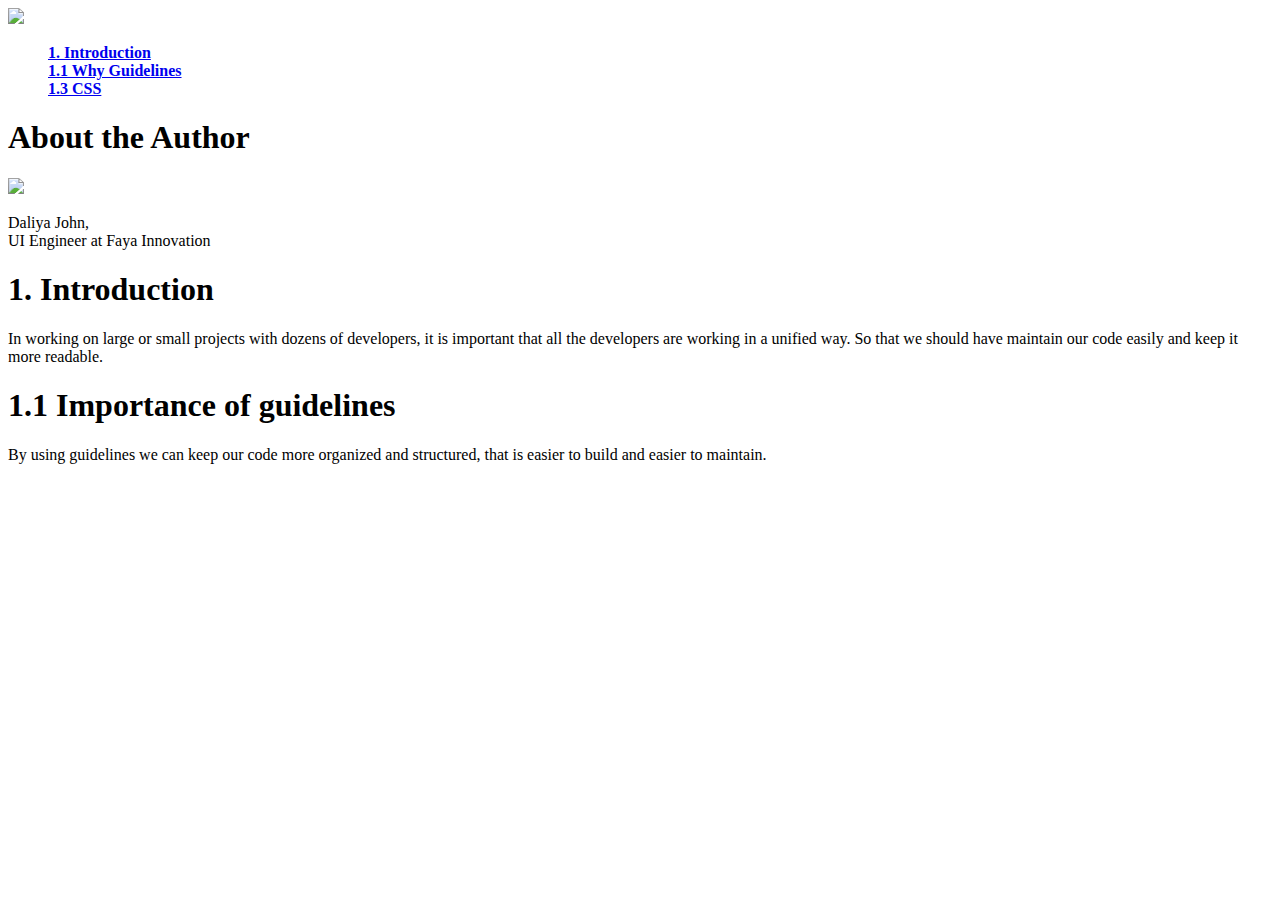
==== index.html @ a4403032 "docs(guidelines): add smooth scroll feature" ====
<!DOCTYPE html>
<html lang="en-us">

<head>
	<title>Html css guidelines</title>
	<meta http-equiv="X-UA-Compatible" content="IE=Edge">
	<meta name="viewport" content="width=device-width, initial-scale=1">
	<link rel="stylesheet" type="text/css" href="css/style.css">
	<link href="https://fonts.googleapis.com/css?family=Exo+2:700" rel="stylesheet">
	<link href="https://fonts.googleapis.com/css?family=Open+Sans:400,600,700,700i&display=swap" rel="stylesheet">
	<script src="https://ajax.googleapis.com/ajax/libs/jquery/3.4.1/jquery.min.js"></script>
	<script src="js/custom.js"></script>
</head>

<body>
	<!-- main div start -->
	<main>
		<section class="banner">
			<img src="images/banner.png">
		</section>
		<section class="guideline-container">
			<!-- article start -->
			<article>
				<ul>
					<a href="#Introduction">
						<b>1. Introduction</b>
					</a>
					<br>
					<a href="#guidelines">
						<b> 1.1 Why Guidelines </b>
					</a>
					<br>
					<a href="#css">
						<b> 1.3 CSS </b>
					</a>
				</ul>
			</article>
			<!-- article ends -->
			<section>
				<h1>About the Author</h1>



		

				<div class="author">
					<div class="author-image">
						<img src="https://avatars0.githubusercontent.com/u/24386534?s=400&v=4">
					</div>
					<div>
						<p>
							<span> Daliya John</span>, <br>
							<span>UI Engineer at Faya Innovation</span>
						</p>
					</div>
				</div>





				<div id="Introduction">
					<h1>1. Introduction </h1>
					<p>In working on large or small projects with dozens of developers, it is important that all the developers are working
						in a unified way. So that we should have maintain our code easily and keep it more readable.</p>
				</div>
				<div id="guidelines">
					<h1>1.1 Importance of guidelines</h1>
					<p>By using guidelines we can keep our code more organized and structured, that is easier to build and easier to maintain.</p>
				</div>

				<!-- <p>
					<strong> 1.3.2.3 </strong> Naming convention for
					<strong>theming</strong> use theme as prefix
				</p>

				<pre>
				<xmp>
				CSS: .theme-header {}
				</xmp>
				</pre> -->
			</section>
		</section>
	</main>
	<!-- main div end -->
</body>

</html>
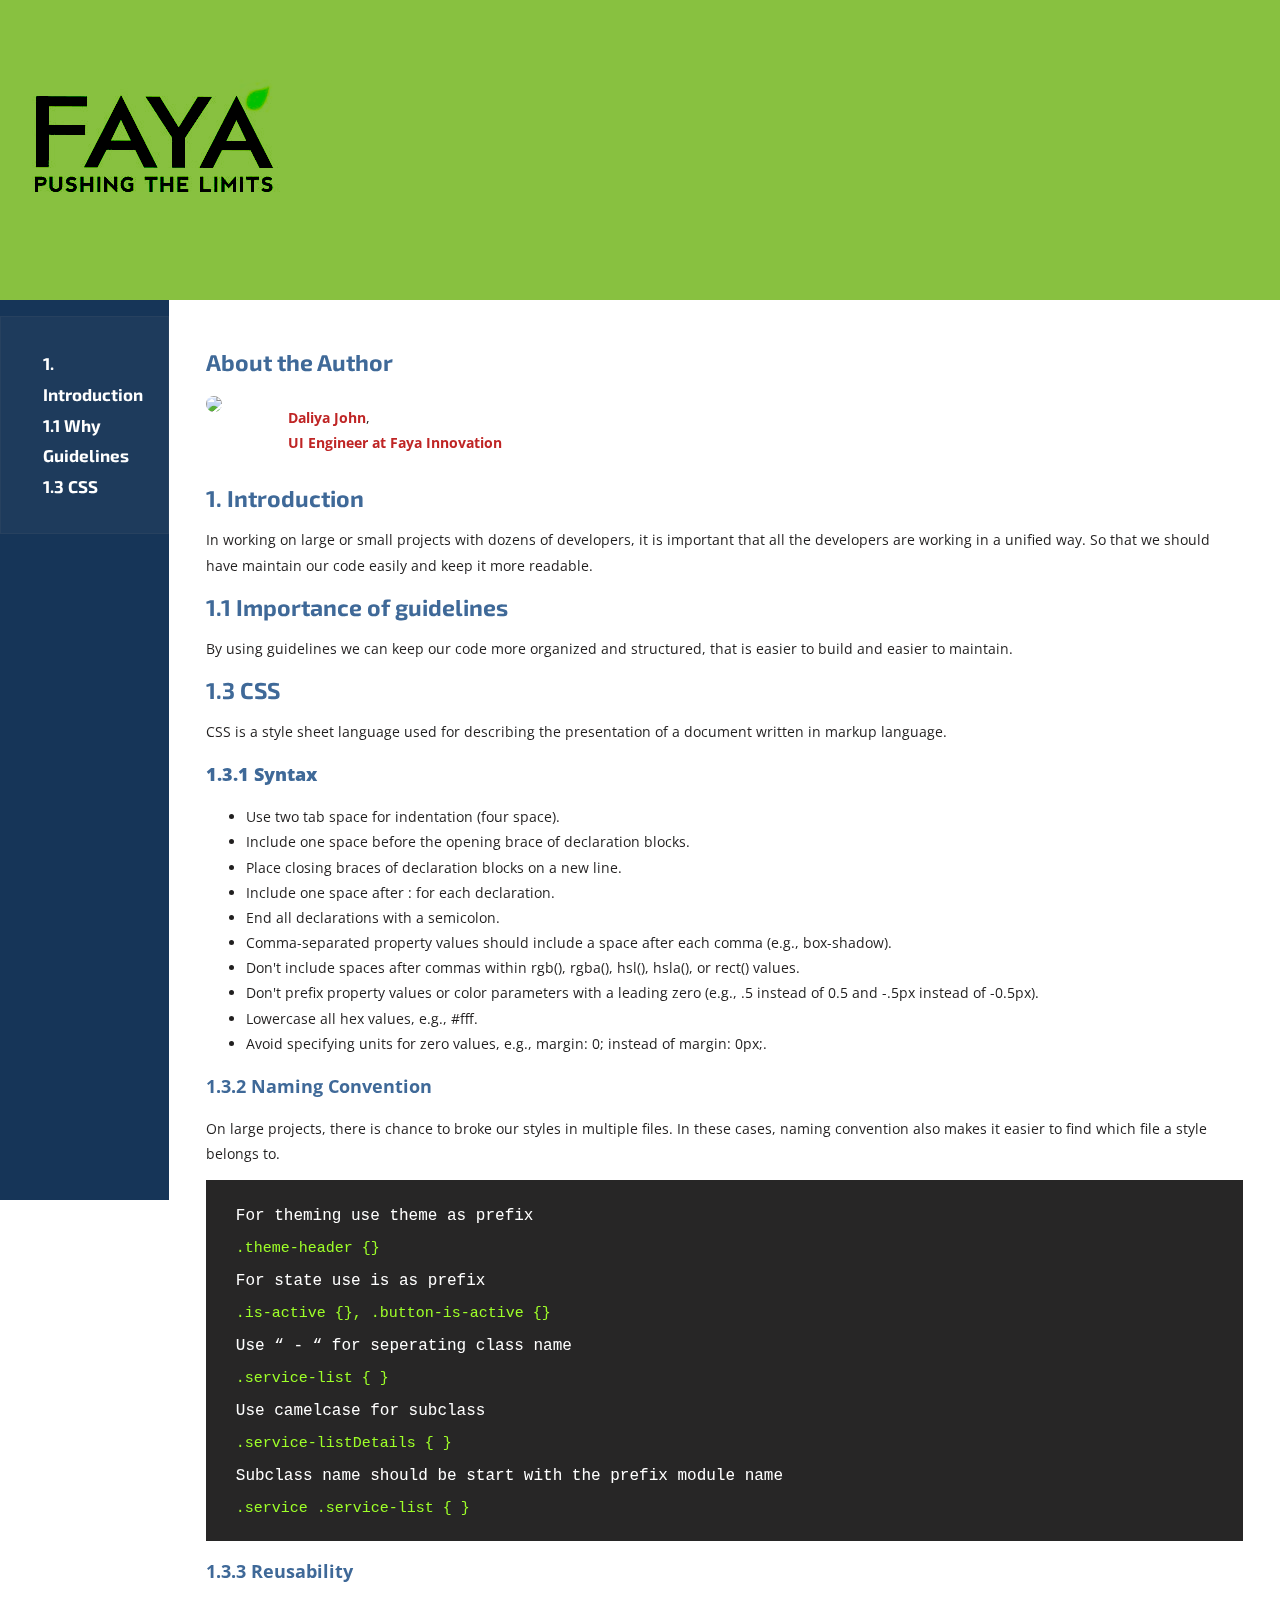
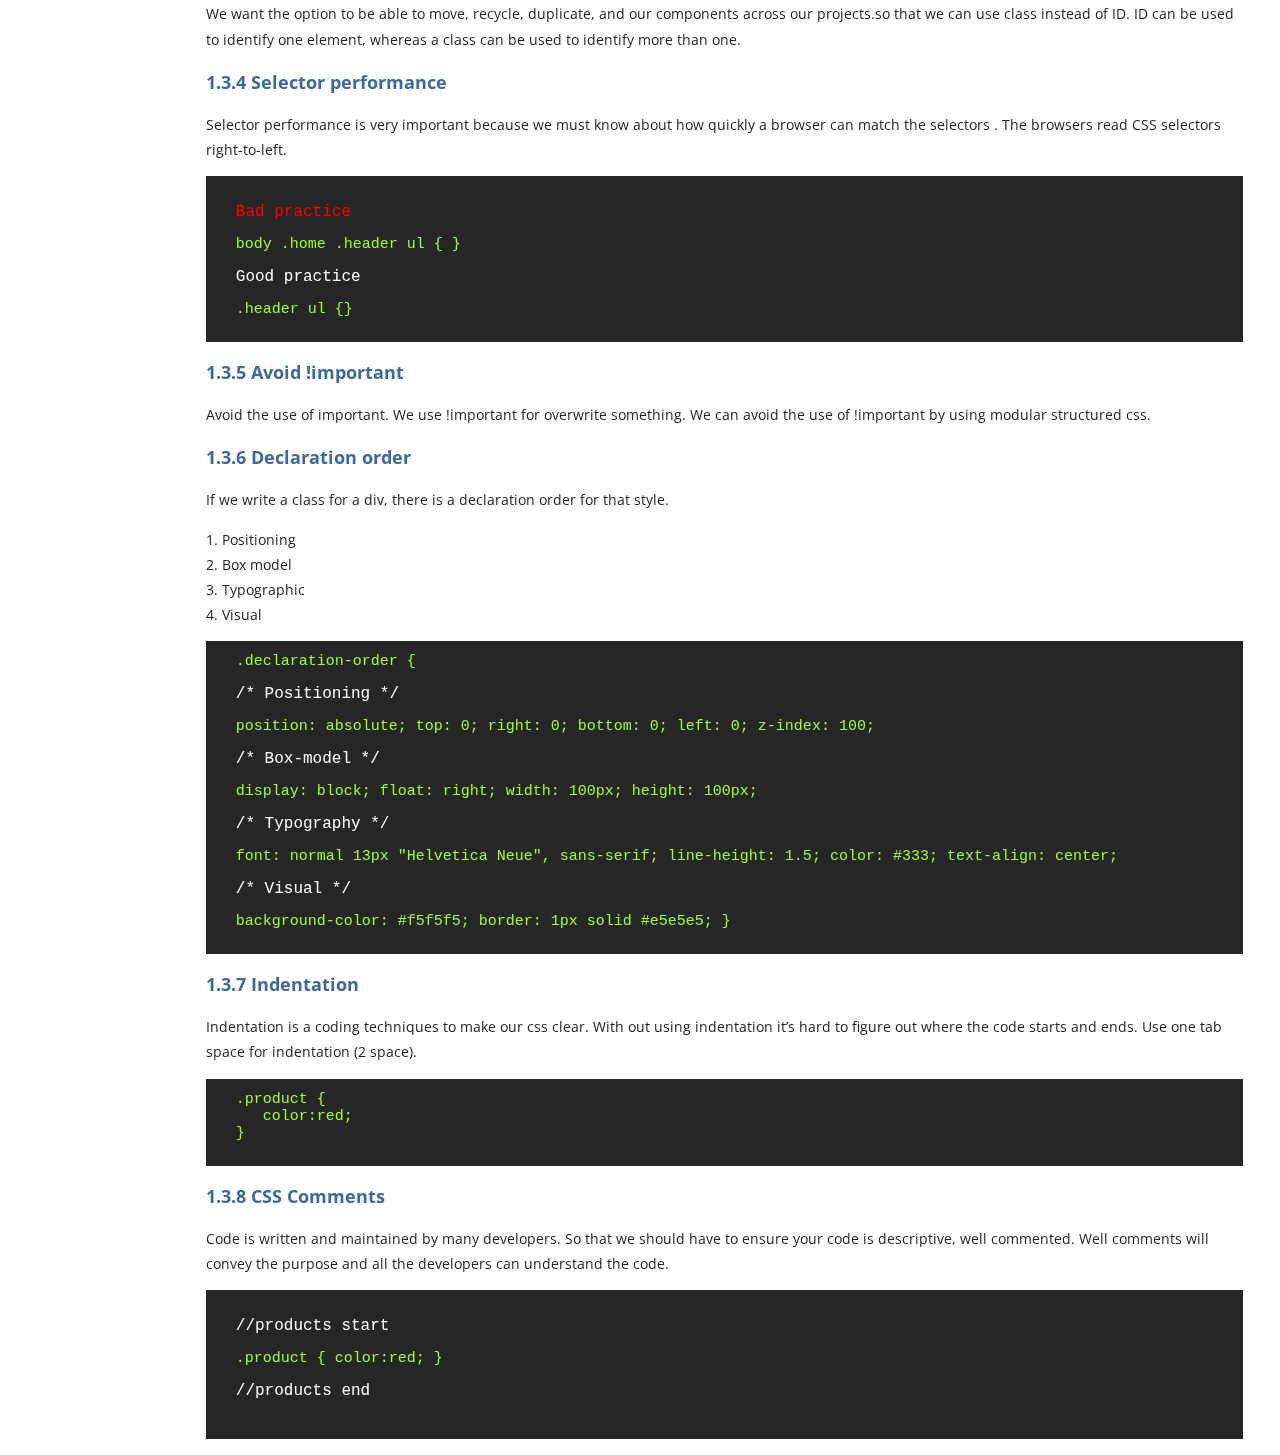
==== commit 04aee76c: "docs(guidelines): update doc" ====
--- a/index.html
+++ b/index.html
@@ -1,88 +1,271 @@
 <!DOCTYPE html>
-<html lang="en-us">
-
-<head>
-	<title>Html css guidelines</title>
-	<meta http-equiv="X-UA-Compatible" content="IE=Edge">
-	<meta name="viewport" content="width=device-width, initial-scale=1">
-	<link rel="stylesheet" type="text/css" href="css/style.css">
-	<link href="https://fonts.googleapis.com/css?family=Exo+2:700" rel="stylesheet">
-	<link href="https://fonts.googleapis.com/css?family=Open+Sans:400,600,700,700i&display=swap" rel="stylesheet">
-	<script src="https://ajax.googleapis.com/ajax/libs/jquery/3.4.1/jquery.min.js"></script>
-	<script src="js/custom.js"></script>
-</head>
-
-<body>
-	<!-- main div start -->
-	<main>
-		<section class="banner">
-			<img src="images/banner.png">
-		</section>
-		<section class="guideline-container">
-			<!-- article start -->
-			<article>
-				<ul>
-					<a href="#Introduction">
-						<b>1. Introduction</b>
-					</a>
-					<br>
-					<a href="#guidelines">
-						<b> 1.1 Why Guidelines </b>
-					</a>
-					<br>
-					<a href="#css">
-						<b> 1.3 CSS </b>
-					</a>
-				</ul>
-			</article>
-			<!-- article ends -->
-			<section>
-				<h1>About the Author</h1>
-
-
-
-		
-
-				<div class="author">
-					<div class="author-image">
-						<img src="https://avatars0.githubusercontent.com/u/24386534?s=400&v=4">
-					</div>
-					<div>
+<html lang="en">
+	<head>
+		<title>CSS Guidelines</title>
+		<meta charset="UTF-8">
+		<meta http-equiv="X-UA-Compatible" content="IE=edge">
+		<meta name="viewport" content="width=device-width, initial-scale=1, shrink-to-fit=no">
+		
+		<meta name="keywords"  content="Css guidelines, faya, manageable, scalable CSS"> 
+		<meta name="Description" content="Faya css guidelines that help the developers to work in a unified way.">
+
+		<meta property="og:locale" content="en_US" />
+		<meta property="og:type" content="website" />
+		<meta property="og:title" content="Css guidelines" />
+		<meta property="og:description" content="Faya css guidelines that help the developers to work in a unified way." />
+		<meta property="og:image" content="http://fayausa.com/images/og/faya-logo.jpg" />
+		
+		<meta name="twitter:card" content="summary_large_image" />
+		<meta name="twitter:description" content="Faya css guidelines that help the developers to work in a unified way."/>
+		<meta name="twitter:title" content="Css guidelines" />
+		
+		<meta name="theme-color" content="white" />
+		
+		<link rel="shortcut icon" href="http://fayausa.com/wp-content/themes/faya/assets/img/icons/favicon.ico" type="image/x-icon">
+
+		<link rel="stylesheet" type="text/css" href="css/style.css">
+		<link href="https://fonts.googleapis.com/css?family=Exo+2:700" rel="stylesheet">
+		<link href="https://fonts.googleapis.com/css?family=Open+Sans:400,600,700,700i&display=swap" rel="stylesheet">
+		<script src="https://ajax.googleapis.com/ajax/libs/jquery/3.4.1/jquery.min.js"></script>
+		<script src="js/custom.js"></script>
+	</head>
+
+	<body>
+		<!-- main div start -->
+		<main>
+			<section class="banner">
+				<img src="image/26935642.jpeg">
+				<p>CSS Guidelines</p>
+			</section>
+
+			<div class="guideline-container">
+				<!-- article start -->
+				<article>
+					<ul>
+						<a href="#Introduction">
+							<b>1. Introduction</b>
+						</a>
+						<br>
+						<a href="#guidelines">
+							<b> 1.1 Why Guidelines </b>
+						</a>
+						<br>
+						<a href="#css">
+							<b> 1.3 CSS </b>
+						</a>
+					</ul>
+				</article>
+				<!-- article ends -->
+				<div class="section-container">
+					<section>
+						<h1>About the Author</h1>
+						<div class="author">
+							<div class="author-image">
+								<img src="https://avatars0.githubusercontent.com/u/24386534?s=400&v=4">
+							</div>
+							<div>
+								<p>
+									<span itemprop="author" itemscope itemtype="http://schema.org/Person"><span itemprop="name">Daliya John</span></span>, <br>
+									<span>UI Engineer at Faya Innovation</span>
+								</p>
+							</div>
+						</div>
+						<div id="Introduction">
+							<h1>1. Introduction </h1>
+							<p>In working on large or small projects with dozens of developers, it is important that all the developers are working
+								in a unified way. So that we should have maintain our code easily and keep it more readable.</p>
+						</div>
+						<div id="guidelines">
+							<h1>1.1 Importance of guidelines</h1>
+							<p>By using guidelines we can keep our code more organized and structured, that is easier to build and easier to maintain.</p>
+						</div>
+					</section>
+
+
+					<section>
+						<h1>1.3 CSS</h1>
+						<p>CSS is a style sheet language used for describing the presentation of a document written in markup language.</p>
+
+						<h3><strong>1.3.1 Syntax</strong></h3>
+						<ul>
+							<li>Use two tab space for indentation (four space). </li>
+							<li>Include one space before the opening brace of declaration blocks. </li>
+							<li>Place closing braces of declaration blocks on a new line. </li>
+							<li>Include one space after : for each declaration. </li>
+							<li>End all declarations with a semicolon. </li>
+							<li>Comma-separated property values should include a space after each comma (e.g., box-shadow). </li>
+							<li>Don't include spaces after commas within rgb(), rgba(), hsl(), hsla(), or rect() values. </li>
+							<li>Don't prefix property values or color parameters with a leading zero (e.g., .5 instead of 0.5 and -.5px instead of -0.5px). </li>
+							<li>Lowercase all hex values, e.g., #fff. </li>
+							<li>Avoid specifying units for zero values, e.g., margin: 0; instead of margin: 0px;. </li>
+						</ul>
+
+						<h3>1.3.2 Naming Convention</h3>
+						<p>On large projects, there is chance to broke our styles in multiple files. In these cases, naming convention also makes it easier to find which file a style belongs to.</p>
+
+						<code>
+							<p>For theming use theme as prefix</p>
+							.theme-header {}
+							<p>For state use is as prefix </p>
+							.is-active {},
+							.button-is-active {}
+							<p>Use “ - “ for seperating class name</p>
+							.service-list { }
+							<p>Use camelcase for subclass</p>
+							.service-listDetails { }
+							<p>Subclass name should be start with the prefix module name</p>
+							.service
+							.service-list { }
+						</code>
+
+						<h3>1.3.3 Reusability</h3>
 						<p>
-							<span> Daliya John</span>, <br>
-							<span>UI Engineer at Faya Innovation</span>
+							We want the option to be able to move, recycle, duplicate, and our components across our projects.so that we can use class instead of ID. ID can be used to identify one element, whereas a class can be used to identify more than one.
 						</p>
-					</div>
-				</div>
-
-
-
-
-
-				<div id="Introduction">
-					<h1>1. Introduction </h1>
-					<p>In working on large or small projects with dozens of developers, it is important that all the developers are working
-						in a unified way. So that we should have maintain our code easily and keep it more readable.</p>
-				</div>
-				<div id="guidelines">
-					<h1>1.1 Importance of guidelines</h1>
-					<p>By using guidelines we can keep our code more organized and structured, that is easier to build and easier to maintain.</p>
-				</div>
-
-				<!-- <p>
-					<strong> 1.3.2.3 </strong> Naming convention for
-					<strong>theming</strong> use theme as prefix
-				</p>
-
-				<pre>
-				<xmp>
-				CSS: .theme-header {}
-				</xmp>
-				</pre> -->
-			</section>
-		</section>
-	</main>
-	<!-- main div end -->
-</body>
-
-</html>+
+						<h3>1.3.4 Selector performance</h3>
+						<p>Selector performance is very important because we must know about how quickly a browser can match the selectors . The browsers read CSS selectors right-to-left.</p>
+						<code>
+							<p class="danger">Bad practice</p>
+							body .home .header ul { }	
+							<p>	Good practice</p>
+							.header ul {}
+						</code>
+
+						<h3>1.3.5 Avoid !important</h3>
+						<p>Avoid the use of important. We use !important for overwrite something. We can avoid the use of !important by using modular structured css.</p>
+
+						<h3>1.3.6 Declaration order</h3>
+						<p>If we write a class for a div, there is a declaration order for that style. </p>
+						<p>
+								1. Positioning <br>
+								2. Box model <br>
+								3. Typographic <br>
+								4. Visual <br>
+						</p>
+						<code>
+							.declaration-order {
+								<p>/* Positioning */</p>
+								position: absolute;
+								top: 0;
+								right: 0;
+								bottom: 0;
+								left: 0;
+								z-index: 100;
+								<p>/* Box-model */</p>
+								display: block;
+								float: right;
+								width: 100px;
+								height: 100px;
+								<p>/* Typography */</p>
+								font: normal 13px "Helvetica Neue", sans-serif;
+								line-height: 1.5;
+								color: #333;
+								text-align: center;
+								<p>/* Visual */</p>
+								background-color: #f5f5f5;
+								border: 1px solid #e5e5e5;
+							}
+						</code>
+
+						<h3>1.3.7 Indentation</h3>
+						<p>Indentation is a coding techniques to make our css clear. With out using indentation it’s hard to figure out where the code starts and ends. Use one tab space for indentation (2 space).</p>
+						<code>
+								.product { <br>
+									&nbsp&nbsp color:red; <br>
+								}
+						</code>
+
+						<h3>1.3.8 CSS Comments</h3>
+						<p>	Code is written and maintained by many developers. So that we should have to ensure your code is descriptive, well commented. Well comments will convey the purpose and all the developers can understand the code.</p>
+						<code>
+							<p>//products start</p>	
+								.product {
+									color:red;
+								}
+								<p>//products end		</p>
+						</code>
+					
+					
+						
+
+
+
+
+					</section>
+
+
+
+
+
+				
+					
+					
+					
+				
+
+
+
+
+
+
+
+
+				
+					
+					
+		
+
+
+			</div>
+
+
+
+
+
+			</div>
+		</main>
+		<!-- main div end -->
+
+
+		<!-- Organization schema start -->
+		<script type="application/ld+json">
+			{ "@context" : "https://schema.org",
+				"@type" : "Organization",
+				"address": {
+					"@type": "PostalAddress",
+					"addressLocality": "Ontario",
+					"addressRegion": "CA",
+					"postalCode": "91761",
+					"streetAddress": "2330 S Archibald Ave"
+				},
+				"name" : "FAYA Corporation",
+				"url" : "https://www.fayausa.com",
+				"email": "info@fayausa.com",
+				"telephone": "+1 866-686-5988",
+				"description": "FAYA specializes in creating innovative digital platforms that drive your business, compelling marketing solutions that elevate your brand, and quality branded merchandise that promotes your growth.",
+				"logo" : "https://fayausa.com/images/og/faya-logo.jpg",
+				"sameAs" : [  "https://www.facebook.com/fayausa",
+											"https://twitter.com/@fayausa",
+											"https://www.linkedin.com/company-beta/10612289/?pathWildcard=10612289",
+											"https://plus.google.com/+Fayausa",
+											"http://youtube.com/fayausa"
+										],
+				"author": {
+					"@type": "Person",
+					"url": "www.daliyajohn.com",
+					"name": "Daliya John"
+					}
+				}			
+			}
+		</script>
+		<!-- Organization schema ends-->
+	</body>
+
+</html>
+<!-- 
+<pre>
+	<xmp>
+	CSS: .theme-header {}
+	</xmp>
+	</pre> -->--- a/css/style.css
+++ b/css/style.css
@@ -0,0 +1,161 @@
+body {
+  margin: 0px;
+  height: 100vh;
+  font-family: 'Open Sans', sans-serif;
+}
+main {
+  height: 100%;
+}
+.banner {
+  background: #88c140;
+  height: 300px;
+}
+.banner img {
+  mix-blend-mode: color-burn;
+}
+/* guideline-container start */
+.guideline-container {
+  display: flex;
+  height: 100vh;
+}
+.section-container {
+  flex-direction: column;
+    padding: 33px 37px 21px 37px;
+}
+.danger {
+  color: red!important;
+}
+
+
+.guideline-container span {
+  color: #bf2525;
+  font-weight: bold;
+}
+.guideline-container article {
+  width: 255px;
+  line-height: 1.8;
+  background: #163558;
+}
+
+.guideline-container section h1 {
+  font-size: 23px;
+  color:#3f6998;
+  margin: 15px 0px 15px 0px;
+  font-family: 'Exo 2', sans-serif;
+}
+.guideline-container section h3 {
+  color:#3f6998;
+  font-size: 18px;
+}
+code {
+  background: #171515ed;
+  color: #9eff28;
+  display: block;
+  padding: 12px 12px 24px 30px;
+  font-size: 15px;
+}
+code p {
+  color: white!important;
+  line-height: 1!important;
+  font-size: 16px!important;
+}
+.guideline-container section p , .section-container li {
+  font-size: 14px;
+  line-height: 1.8;
+  color: #211f1f;
+}
+table {
+  border-collapse: collapse;
+  width: 100%;
+}
+td,
+th {
+  border: 1px solid #dddddd;
+  text-align: left;
+  padding: 8px;
+}
+/* guideline-container end */
+
+/* article start */
+article ul li {
+  list-style: none;
+  font-size: 14px;
+  margin-left: 23px;
+}
+/* xmp {
+  margin: 0;
+} */
+article ul {
+  background: rgba(175, 169, 169, 0.06);
+  border: 1px solid #8080801a;
+  padding: 31px 22px 31px 42px;
+  position: sticky;
+  top: 2rem;
+}
+article b {
+  font-size: 17px;
+  font-family: 'Exo 2', sans-serif;
+  color: white;
+}
+article a {
+  text-decoration: none;
+}
+/* pre {
+  padding: 0px 17px 0px 17px;
+  background: #80808014;
+  color: #d20d0d;
+  line-height: 1.5;
+} */
+.author {
+  display: flex;
+  align-items: center;
+
+}
+.author-image {
+  width: 70px;
+  height: 70px;
+  margin-right: 12px;
+
+}
+.author-image img {
+  width: 100%;
+  border-radius: 50%;
+}
+
+/* article end */
+/* responsive design start */
+@media only screen and (max-width: 768px) {
+  .guideline-container section,
+  .guideline-container article {
+    width: 90%;
+  }
+  pre {
+    overflow-x: scroll;
+  }
+  .guideline-container {
+    flex-direction: column;
+  }
+  .guideline-container section {
+    padding: 0px 20px 21px 20px;
+  }
+  .guideline-container article {
+    padding: 0px 20px 21px 20px;
+  }
+}
+@media (min-width: 769px) and (max-width: 1024px) {
+  .guideline-container section {
+    padding: 0px 20px 21px 0px;
+  }
+  .guideline-container article {
+    padding: 0px 20px 21px 20px;
+  }
+  pre {
+    overflow-x: scroll;
+  }
+}
+/* responsive design end */
+
+
+
+
+
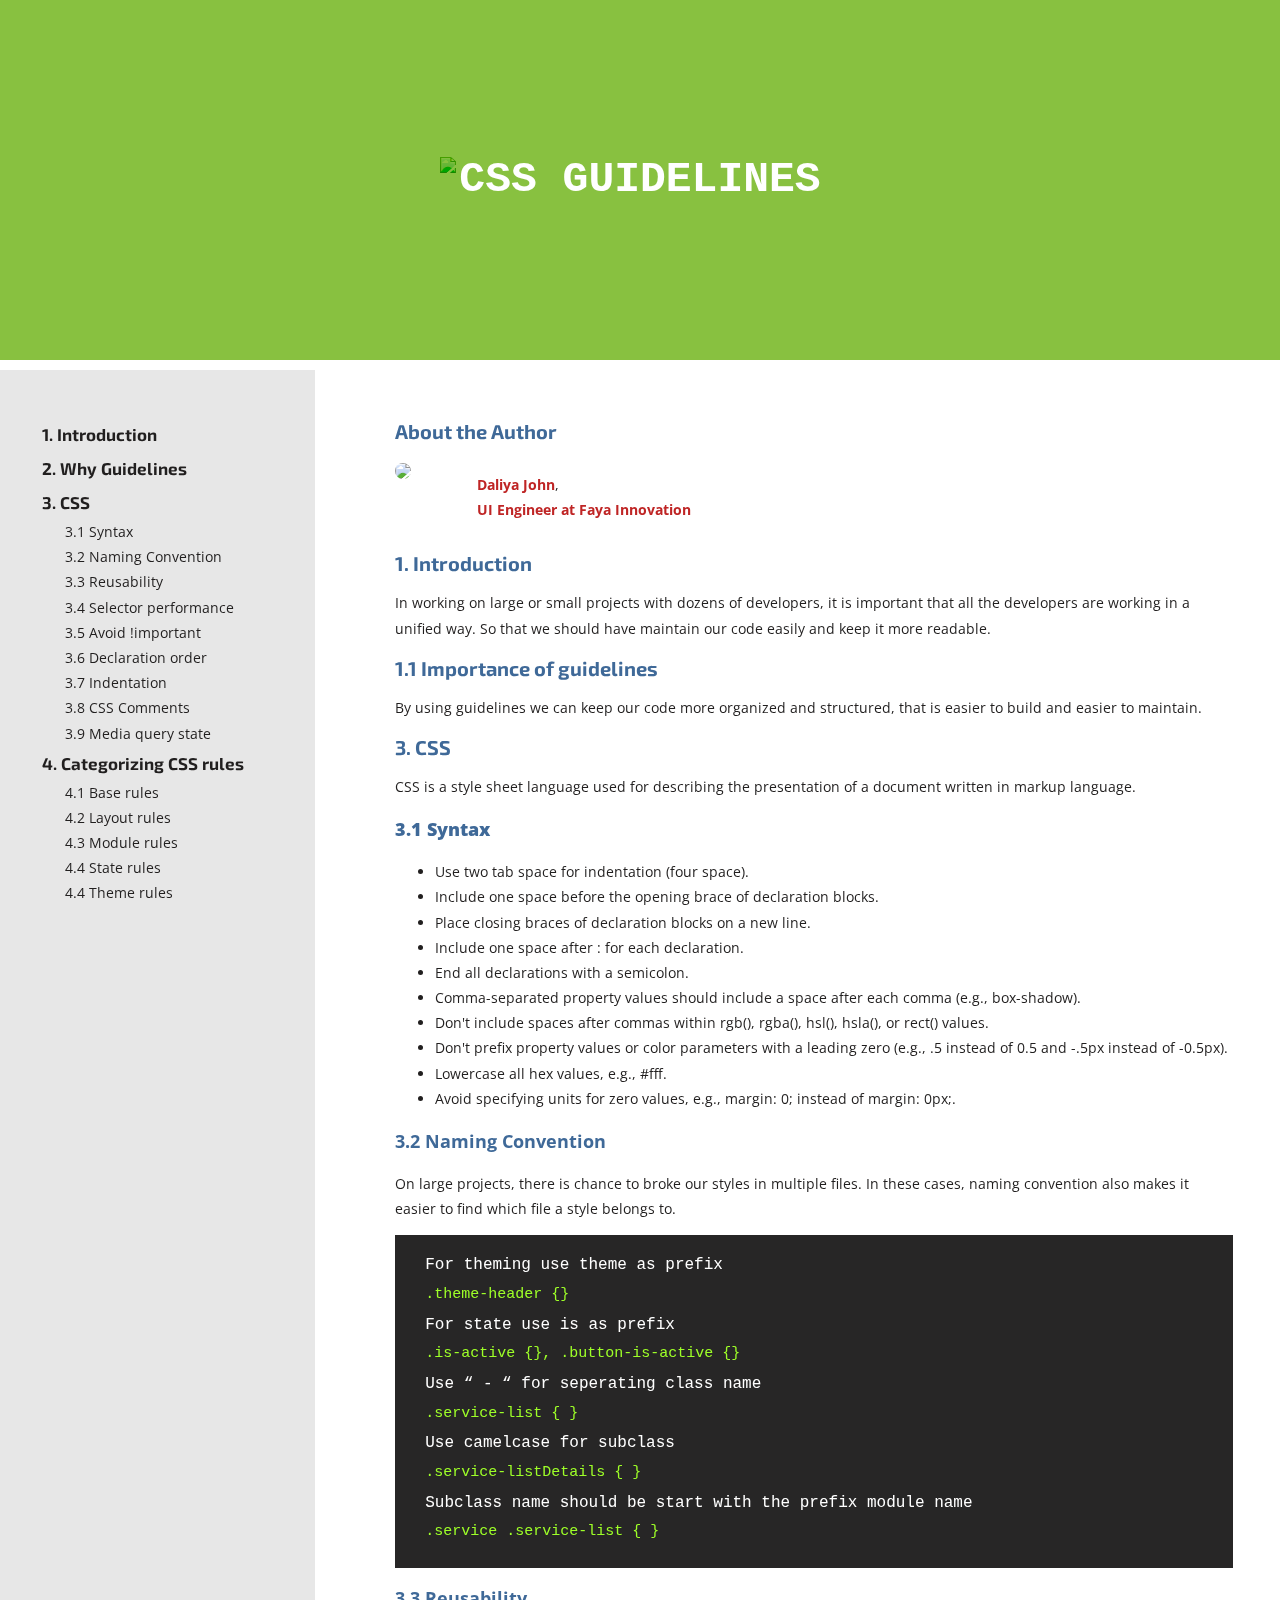
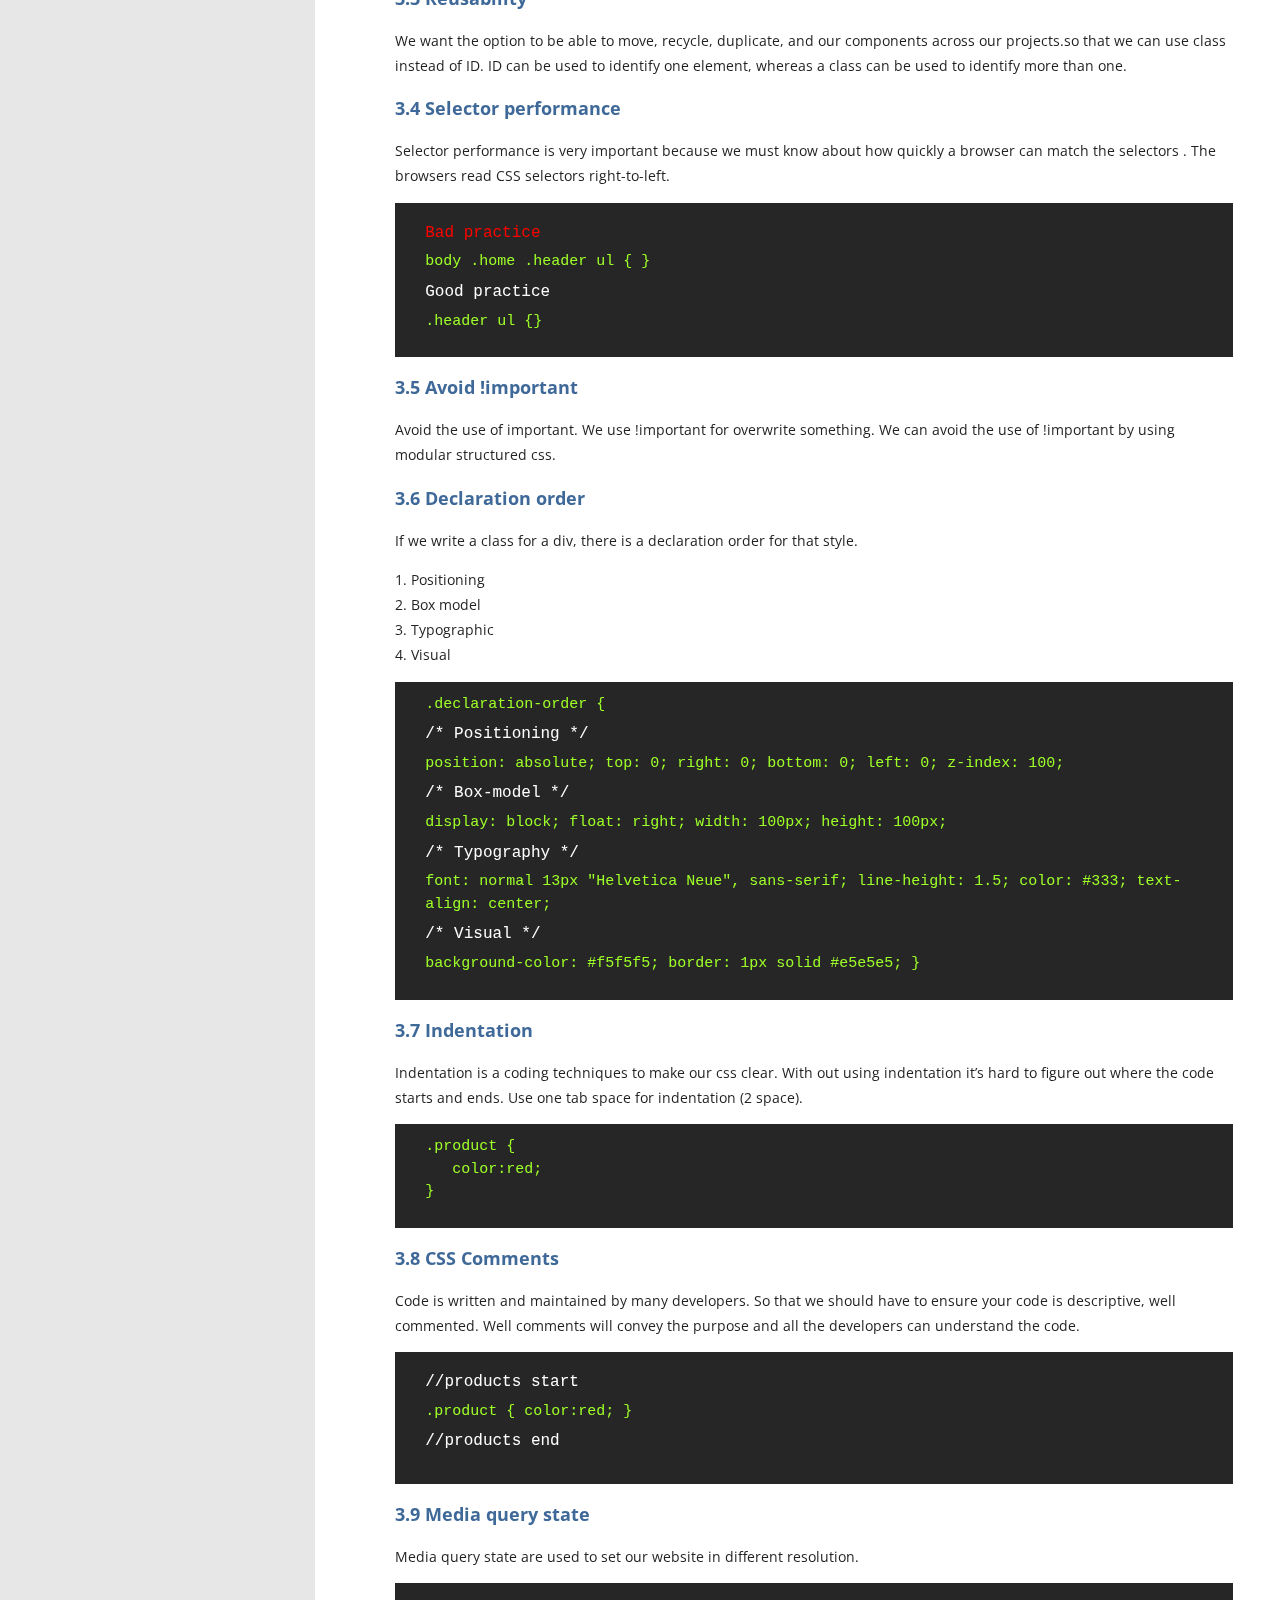
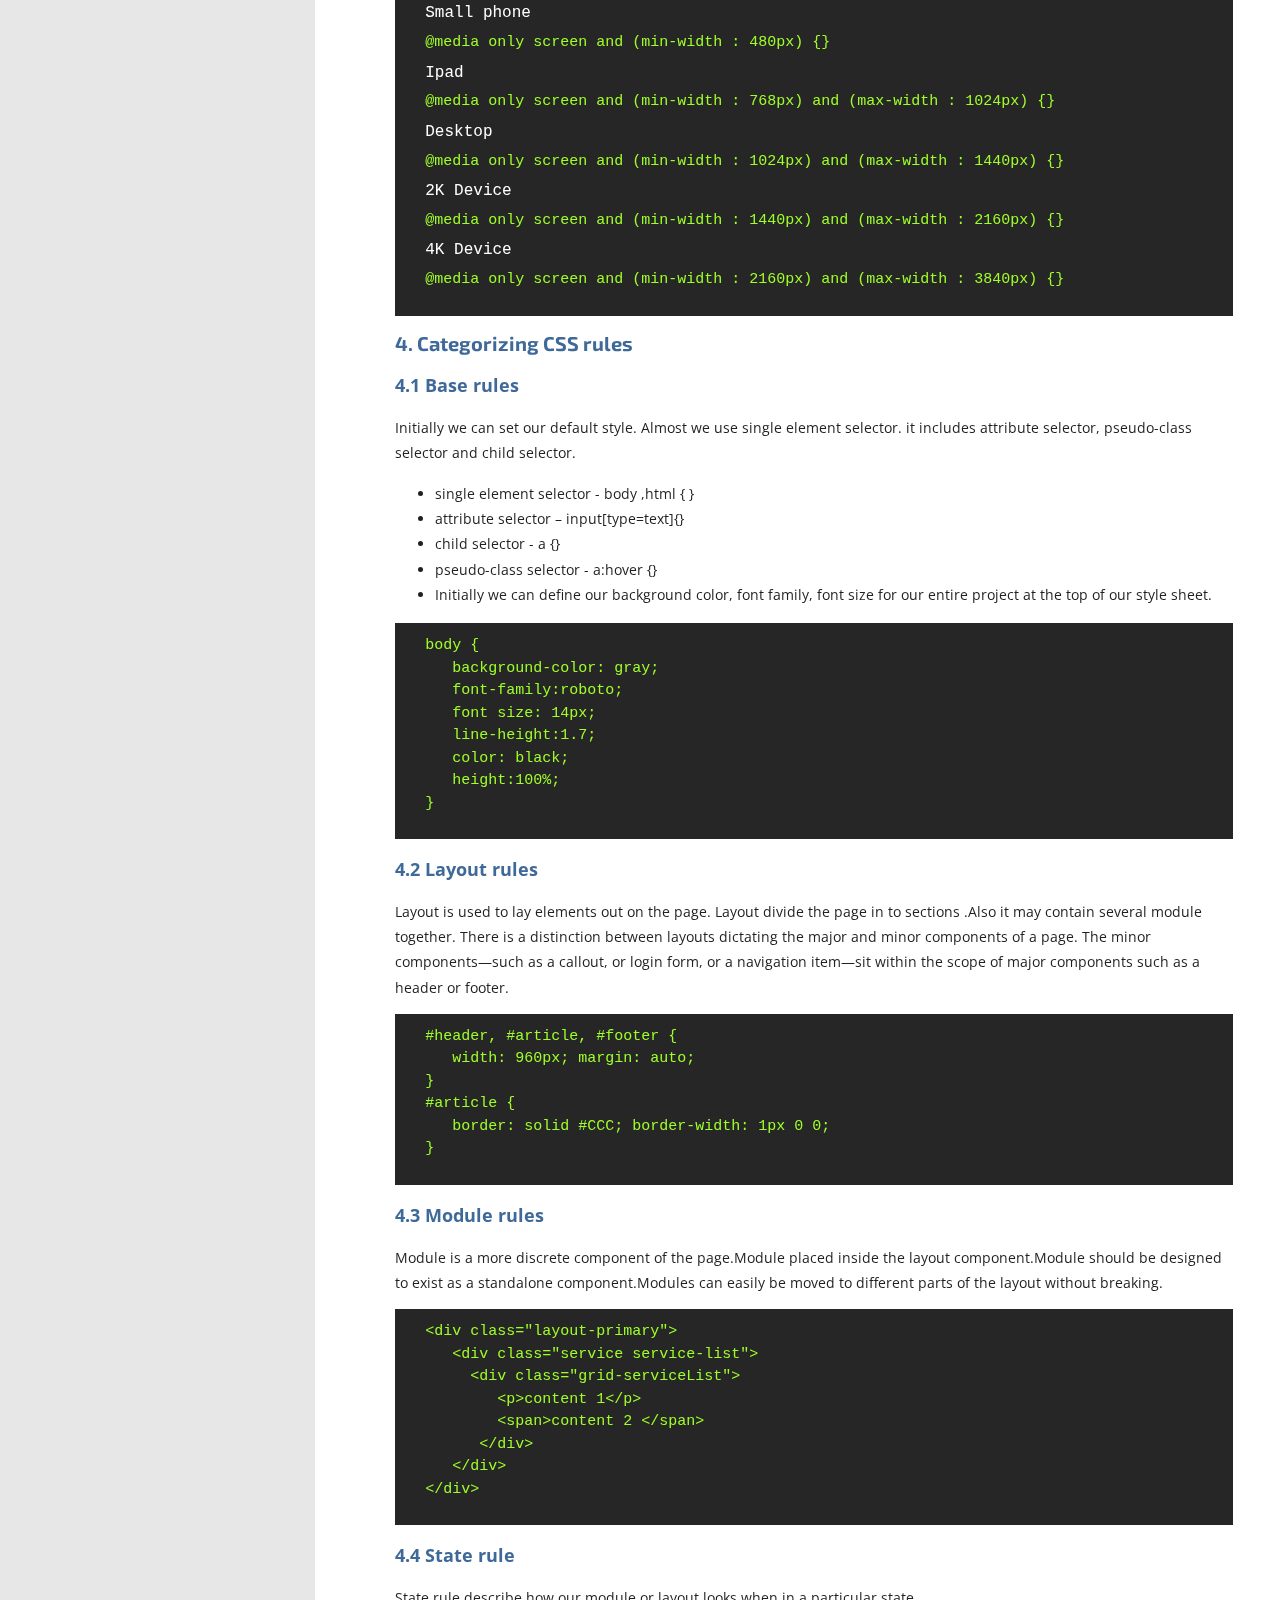
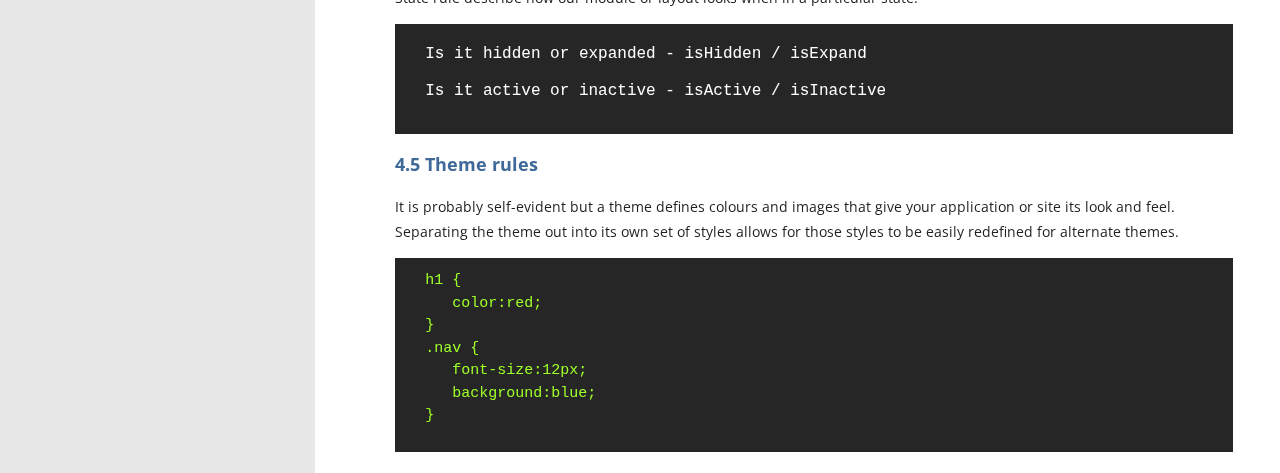
==== commit 2feebda0: "docs(guidelines): update ui" ====
--- a/index.html
+++ b/index.html
@@ -34,25 +34,74 @@
 		<!-- main div start -->
 		<main>
 			<section class="banner">
-				<img src="image/26935642.jpeg">
-				<p>CSS Guidelines</p>
+				<img src="image/FAYALOGO.png">
+				<p>CSS GUIDELINES</p>
 			</section>
 
 			<div class="guideline-container">
 				<!-- article start -->
 				<article>
-					<ul>
+					<ul class="article-order">
 						<a href="#Introduction">
 							<b>1. Introduction</b>
 						</a>
 						<br>
-						<a href="#guidelines">
-							<b> 1.1 Why Guidelines </b>
+						<a href="#Guidelines">
+							<b> 2. Why Guidelines </b>
 						</a>
 						<br>
 						<a href="#css">
-							<b> 1.3 CSS </b>
+							<b> 3. CSS </b>
 						</a>
+						<ul class="sub-menu">
+							<li>
+								<a href="#Syntax">3.1 Syntax</a>
+							</li>
+							<li>
+								<a href="#Naming-Convention">3.2 Naming Convention</a>
+							</li>
+							<li>
+								<a href="#Reusability">3.3 Reusability</a>
+							</li>
+							<li>
+								<a href="#Selector-performance">3.4 Selector performance</a>
+							</li>
+							<li>
+								<a href="#Avoid-!important">3.5 Avoid !important</a>
+							</li>
+							<li>
+								<a href="#Declaration-order">3.6 Declaration order</a>
+							</li>
+							<li>
+								<a href="#Indentation">3.7 Indentation</a>
+							</li>
+							<li>
+								<a href="#CSS-comments">3.8 CSS Comments</a>
+							</li>
+							<li>
+								<a href="#Media-query-state">3.9 Media query state</a>
+							</li>
+						</ul>
+						<a href="#Categorizing">
+							<b> 4. Categorizing CSS rules </b>
+						</a>
+						<ul class="sub-menu">
+							<li>
+								<a href="#Base-rules">4.1 Base rules </a>
+							</li>
+							<li>
+								<a href="#Layout-rules">4.2 Layout rules</a>
+							</li>
+							<li>
+								<a href="#Module-rules">4.3 Module rules </a>
+							</li>
+							<li>
+								<a href="#State-rules">4.4 State rules </a>
+							</li>
+							<li>
+								<a href="#Theme-rules">4.4 Theme rules </a>
+							</li>
+						</ul>
 					</ul>
 				</article>
 				<!-- article ends -->
@@ -75,18 +124,17 @@
 							<p>In working on large or small projects with dozens of developers, it is important that all the developers are working
 								in a unified way. So that we should have maintain our code easily and keep it more readable.</p>
 						</div>
-						<div id="guidelines">
+						<div id="Guidelines">
 							<h1>1.1 Importance of guidelines</h1>
 							<p>By using guidelines we can keep our code more organized and structured, that is easier to build and easier to maintain.</p>
 						</div>
 					</section>
 
-
 					<section>
-						<h1>1.3 CSS</h1>
+						<h1 id="css">3. CSS</h1>
 						<p>CSS is a style sheet language used for describing the presentation of a document written in markup language.</p>
 
-						<h3><strong>1.3.1 Syntax</strong></h3>
+						<h3 id="Syntax"><strong>3.1 Syntax</strong></h3>
 						<ul>
 							<li>Use two tab space for indentation (four space). </li>
 							<li>Include one space before the opening brace of declaration blocks. </li>
@@ -100,7 +148,7 @@
 							<li>Avoid specifying units for zero values, e.g., margin: 0; instead of margin: 0px;. </li>
 						</ul>
 
-						<h3>1.3.2 Naming Convention</h3>
+						<h3 id="Naming-Convention">3.2 Naming Convention</h3>
 						<p>On large projects, there is chance to broke our styles in multiple files. In these cases, naming convention also makes it easier to find which file a style belongs to.</p>
 
 						<code>
@@ -118,12 +166,12 @@
 							.service-list { }
 						</code>
 
-						<h3>1.3.3 Reusability</h3>
+						<h3 id="Reusability">3.3 Reusability</h3>
 						<p>
 							We want the option to be able to move, recycle, duplicate, and our components across our projects.so that we can use class instead of ID. ID can be used to identify one element, whereas a class can be used to identify more than one.
 						</p>
 
-						<h3>1.3.4 Selector performance</h3>
+						<h3 id="Selector-performance">3.4 Selector performance</h3>
 						<p>Selector performance is very important because we must know about how quickly a browser can match the selectors . The browsers read CSS selectors right-to-left.</p>
 						<code>
 							<p class="danger">Bad practice</p>
@@ -132,10 +180,10 @@
 							.header ul {}
 						</code>
 
-						<h3>1.3.5 Avoid !important</h3>
+						<h3 id="Avoid-!important">3.5 Avoid !important</h3>
 						<p>Avoid the use of important. We use !important for overwrite something. We can avoid the use of !important by using modular structured css.</p>
 
-						<h3>1.3.6 Declaration order</h3>
+						<h3 id="Declaration-order">3.6 Declaration order</h3>
 						<p>If we write a class for a div, there is a declaration order for that style. </p>
 						<p>
 								1. Positioning <br>
@@ -168,7 +216,7 @@
 							}
 						</code>
 
-						<h3>1.3.7 Indentation</h3>
+						<h3 id="Indentation">3.7 Indentation</h3>
 						<p>Indentation is a coding techniques to make our css clear. With out using indentation it’s hard to figure out where the code starts and ends. Use one tab space for indentation (2 space).</p>
 						<code>
 								.product { <br>
@@ -176,7 +224,7 @@
 								}
 						</code>
 
-						<h3>1.3.8 CSS Comments</h3>
+						<h3 id="CSS-comments">3.8 CSS Comments</h3>
 						<p>	Code is written and maintained by many developers. So that we should have to ensure your code is descriptive, well commented. Well comments will convey the purpose and all the developers can understand the code.</p>
 						<code>
 							<p>//products start</p>	
@@ -186,43 +234,86 @@
 								<p>//products end		</p>
 						</code>
 					
+						<h3 id="Media-query-state">3.9 Media query state</h3>
+						<p>Media query state are used to set our website in different resolution.</p>
+						<code>
+							<p>Small phone </p>
+							@media only screen and (min-width : 480px) {}
+							<p>Ipad </p>
+							@media only screen and (min-width : 768px) and (max-width : 1024px) {}
+							<p>Desktop </p>
+							@media only screen and (min-width : 1024px) and (max-width : 1440px) {}
+							<p>2K Device </p>
+							@media only screen and (min-width : 1440px) and (max-width : 2160px) {}
+							<p>4K Device </p>
+							@media only screen and (min-width : 2160px) and (max-width : 3840px) {}   
+						</code>
+						
+						<h1 id="Categorizing">4. Categorizing CSS rules</h1>
+						<h3 id="Base-rules">4.1 Base rules</h3>
+						<p>Initially we can set our default style. Almost we use single element selector. it includes attribute selector, pseudo-class selector and child selector. </p>
+						<ul>
+							<li>single element selector - body ,html { }</li>
+							<li>attribute selector – input[type=text]{} </li>
+							<li>child selector - a {} </li>
+							<li>pseudo-class selector - a:hover {} </li>
+							<li>Initially we can define our background color, font family, font size for our entire project at the top of our style sheet.</li>
+						</ul>
+						<code>
+							body {<br>
+								&nbsp&nbsp background-color: gray; <br>
+								&nbsp&nbsp font-family:roboto;<br>
+								&nbsp&nbsp font size: 14px;<br>
+								&nbsp&nbsp line-height:1.7;<br>
+								&nbsp&nbsp color: black;<br>
+								&nbsp&nbsp height:100%;<br>
+							}	 
+						</code>
+			
+						<h3 id="Layout-rules">4.2 Layout rules</h3>
+						<p>Layout is used to lay elements out on the page. Layout divide the page in to sections .Also it may contain several module together. There is a distinction between layouts dictating the major and minor components of a page. The minor components—such as a callout, or login form, or a navigation item—sit within the scope of major components such as a header or footer.</p>
+						<code>
+							#header, #article, #footer { <br>
+								&nbsp&nbsp  width: 960px; margin: auto;<br>
+							}<br>
+							#article {<br>
+								&nbsp&nbsp  border: solid #CCC; border-width: 1px 0 0;<br>
+							}
+						</code>
+						
+						<h3 id="Module-rules">4.3 Module rules</h3>
+						<p>Module is a more discrete component of the page.Module placed inside the layout component.Module should be designed to exist as a standalone component.Modules can easily be moved to different parts of the layout without breaking.</p>
+						<code>
+							&lt;div class="layout-primary"&gt; <br>
+							&nbsp&nbsp &lt;div class="service service-list"&gt; <br>
+							&nbsp&nbsp	&nbsp&nbsp&lt;div class="grid-serviceList"&gt; <br>
+							&nbsp&nbsp	&nbsp&nbsp	&nbsp&nbsp&lt;p&gt;content 1&lt;/p&gt; <br>
+							&nbsp&nbsp	&nbsp&nbsp	&nbsp&nbsp&lt;span&gt;content 2 &lt;/span&gt; <br>
+							&nbsp&nbsp	&nbsp&nbsp	&lt;/div&gt; <br>
+							&nbsp&nbsp	&lt;/div&gt; <br>
+							&lt;/div&gt; <br>
+						</code>
+
+						<h3 id="State-rules">4.4 State rule</h3>
+						<p>State rule describe how our module or layout looks when in a particular state.</p>
+						<code>
+							<p>Is it hidden or expanded - isHidden / isExpand </p>
+							<p>Is it active or inactive - isActive / isInactive </p>
+						</code>
 					
-						
-
-
-
-
+						<h3 id="Theme-rules">4.5 Theme rules</h3>
+						<p>It is probably self-evident but a theme defines colours and images that give your application or site its look and feel. Separating the theme out into its own set of styles allows for those styles to be easily redefined for alternate themes.</p>
+						<code>
+							h1 { <br>
+								&nbsp&nbsp color:red; <br>
+							} <br>
+							.nav { <br>
+								&nbsp&nbsp font-size:12px; <br>
+								&nbsp&nbsp background:blue; <br>
+							}
+						</code>
 					</section>
-
-
-
-
-
-				
-					
-					
-					
-				
-
-
-
-
-
-
-
-
-				
-					
-					
-		
-
-
-			</div>
-
-
-
-
-
+				</div>
 			</div>
 		</main>
 		<!-- main div end -->
--- a/css/style.css
+++ b/css/style.css
@@ -5,40 +5,46 @@
 }
 main {
   height: 100%;
+  height: 100vh;
 }
 .banner {
   background: #88c140;
-  height: 300px;
+  height: 360px;
+  display: flex;
+  align-items: center;
+  justify-content: center;
+  flex-direction: column;
 }
 .banner img {
   mix-blend-mode: color-burn;
+  width: 400px;
+}
+.banner p {
+  font-size: 43px;
+  font-weight: bold;
+  color: white;
+  margin: 0;
+  font-family: monospace;
+  margin-top: -18px;
 }
 /* guideline-container start */
 .guideline-container {
   display: flex;
-  height: 100vh;
 }
 .section-container {
   flex-direction: column;
-    padding: 33px 37px 21px 37px;
+  padding: 44px 47px 21px 80px;
+  width: calc(100% - 350px);
 }
 .danger {
   color: red!important;
 }
-
-
 .guideline-container span {
   color: #bf2525;
   font-weight: bold;
 }
-.guideline-container article {
-  width: 255px;
-  line-height: 1.8;
-  background: #163558;
-}
-
 .guideline-container section h1 {
-  font-size: 23px;
+  font-size: 20px;
   color:#3f6998;
   margin: 15px 0px 15px 0px;
   font-family: 'Exo 2', sans-serif;
@@ -53,11 +59,13 @@
   display: block;
   padding: 12px 12px 24px 30px;
   font-size: 15px;
+  line-height: 1.5;
 }
 code p {
   color: white!important;
-  line-height: 1!important;
+  line-height: 2.3!important;
   font-size: 16px!important;
+  margin: 0;
 }
 .guideline-container section p , .section-container li {
   font-size: 14px;
@@ -82,12 +90,14 @@
   font-size: 14px;
   margin-left: 23px;
 }
-/* xmp {
-  margin: 0;
-} */
-article ul {
-  background: rgba(175, 169, 169, 0.06);
-  border: 1px solid #8080801a;
+
+article {
+  width: 350px;
+  line-height: 1.8;
+  background: #b7b7b754;
+  margin-top: 10px;
+}
+.article-order {
   padding: 31px 22px 31px 42px;
   position: sticky;
   top: 2rem;
@@ -95,17 +105,18 @@
 article b {
   font-size: 17px;
   font-family: 'Exo 2', sans-serif;
-  color: white;
+  line-height: 2;
+  color: #211f1f;
 }
 article a {
   text-decoration: none;
 }
-/* pre {
-  padding: 0px 17px 0px 17px;
-  background: #80808014;
-  color: #d20d0d;
-  line-height: 1.5;
-} */
+.sub-menu {
+  padding: 0;
+}
+.sub-menu a {
+  color: #211f1f;
+}
 .author {
   display: flex;
   align-items: center;
@@ -127,7 +138,8 @@
 @media only screen and (max-width: 768px) {
   .guideline-container section,
   .guideline-container article {
-    width: 90%;
+    width: 100%;
+    padding: 0px 0px 0px 0px!important;
   }
   pre {
     overflow-x: scroll;
@@ -140,6 +152,24 @@
   }
   .guideline-container article {
     padding: 0px 20px 21px 20px;
+  }
+  .article-order {
+    padding: 4px 0px 3px 12px;
+  }
+  .section-container {
+    width: 93%;
+    margin: 0 auto;
+    padding: 0;
+    padding-bottom: 12px;
+  }
+  .banner {
+    height: 254px;
+  }
+  .banner img {
+    width: 275px;
+  }
+  .banner p {
+    font-size: 38px;
   }
 }
 @media (min-width: 769px) and (max-width: 1024px) {
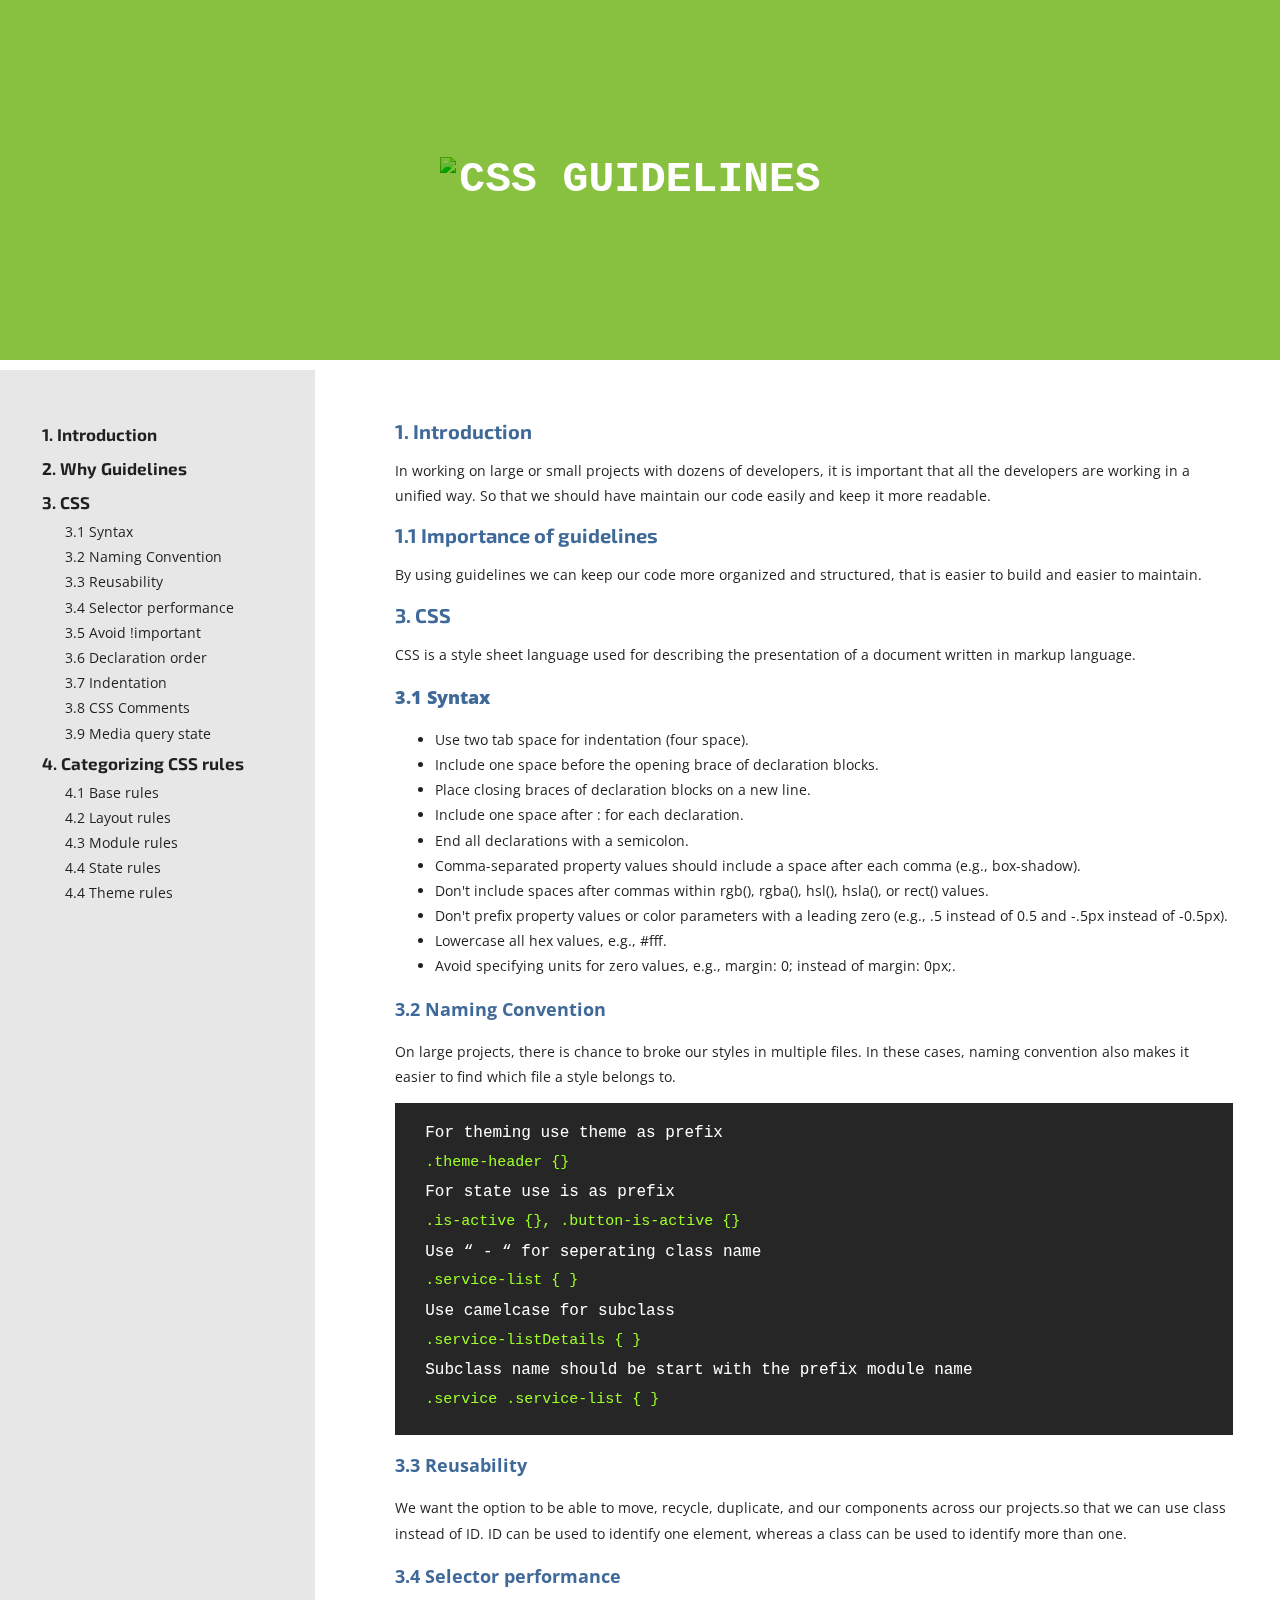
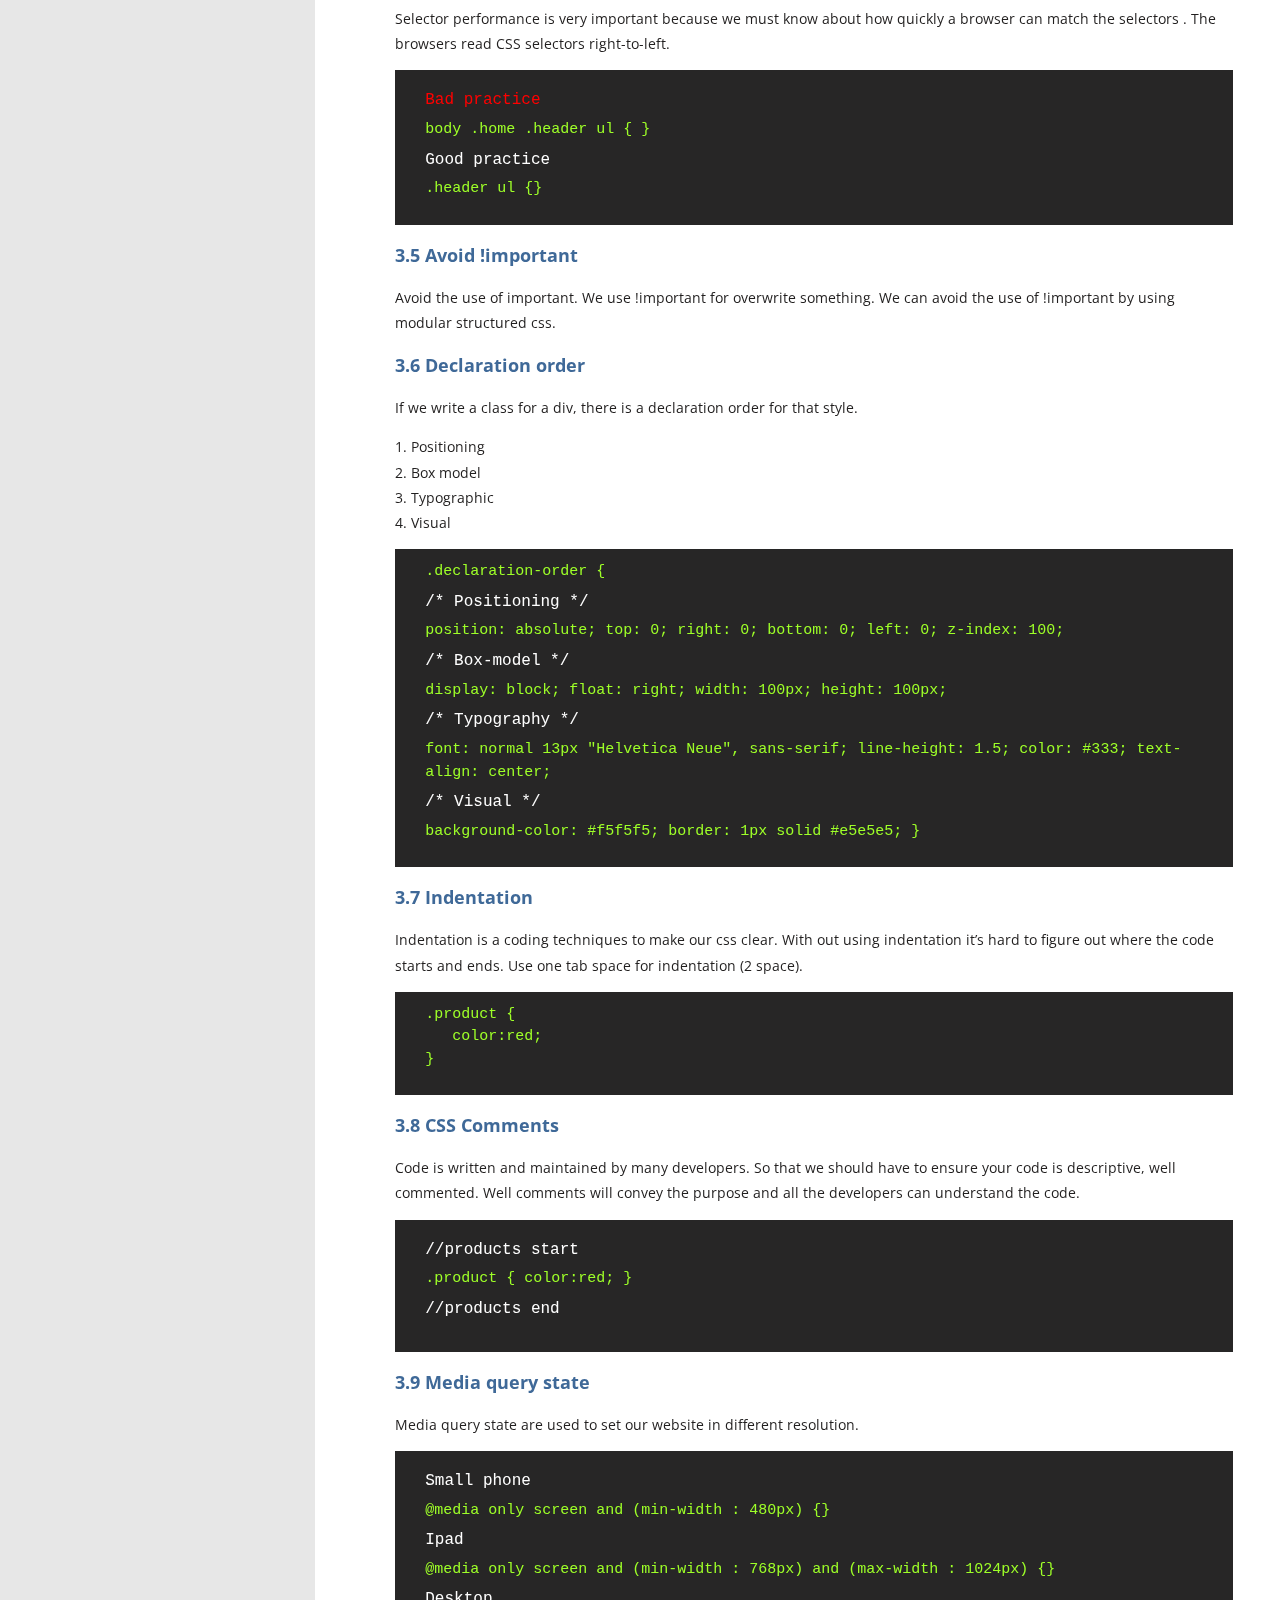
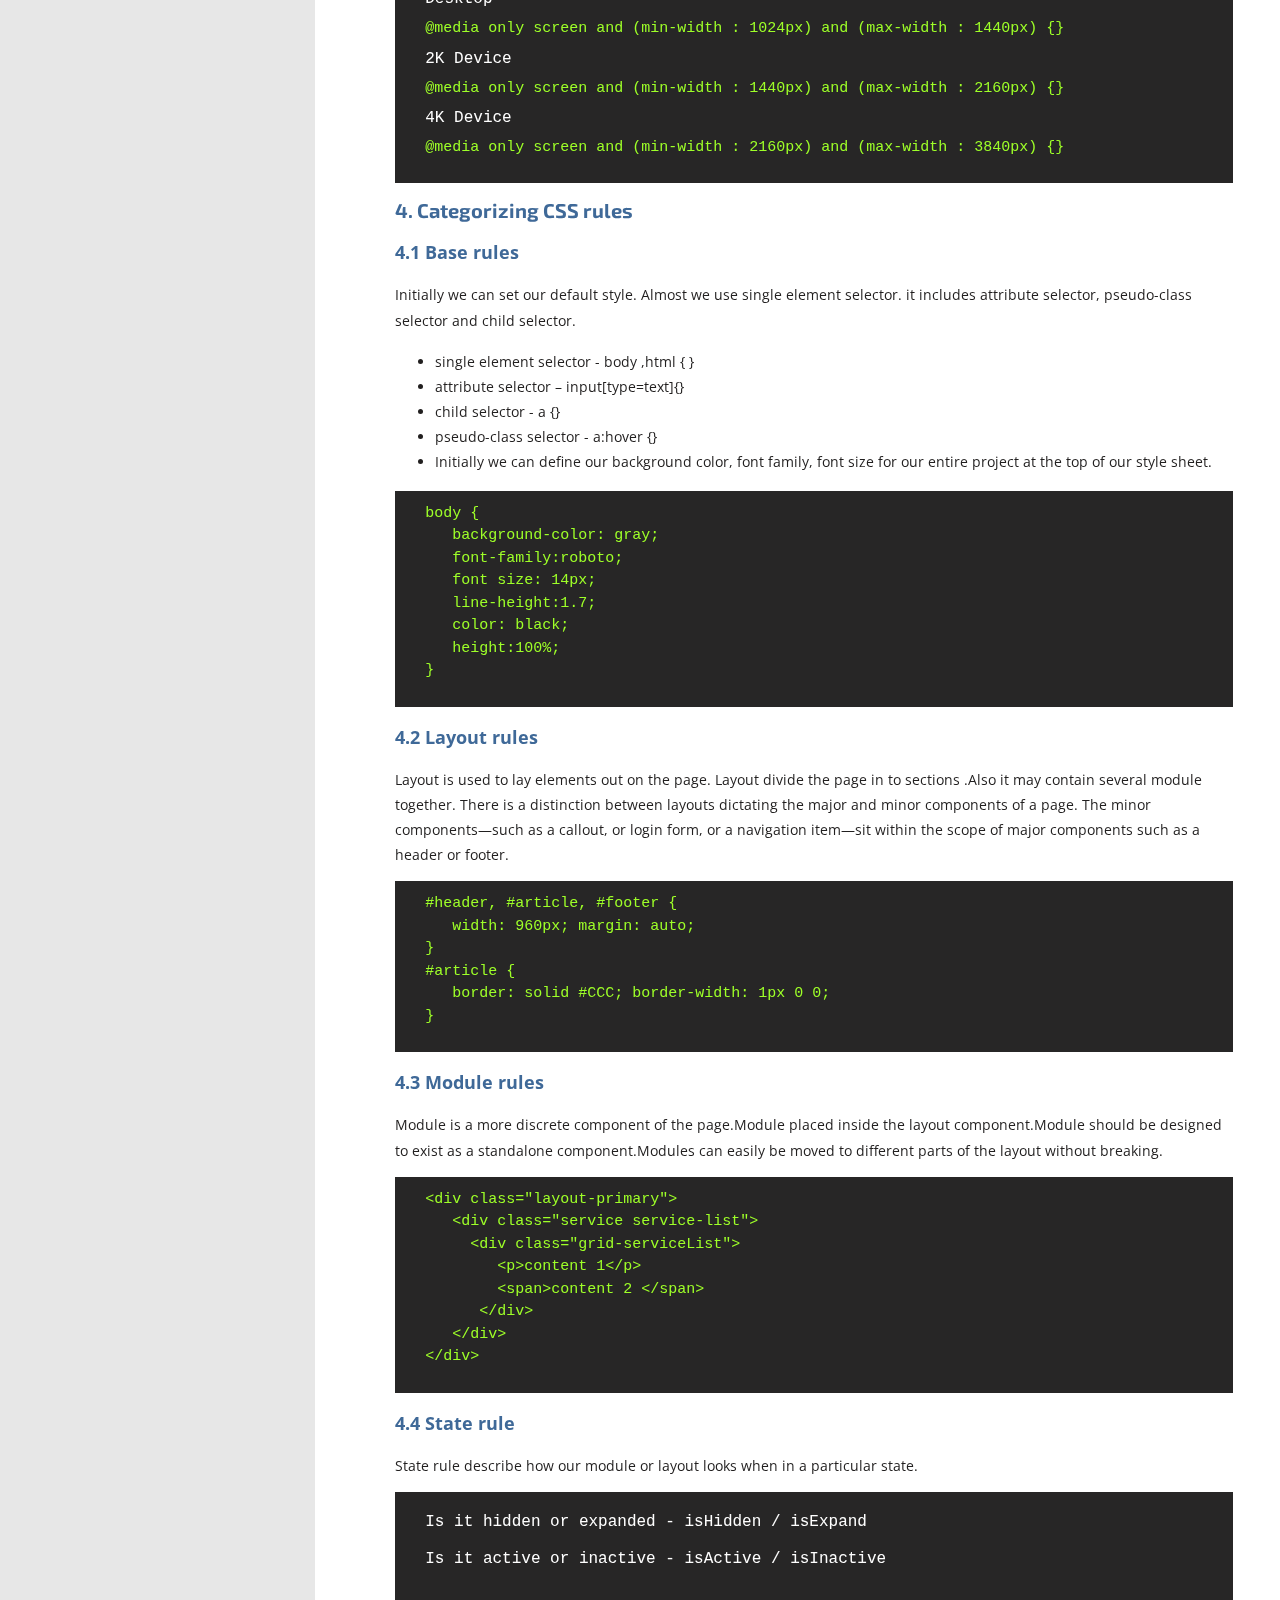
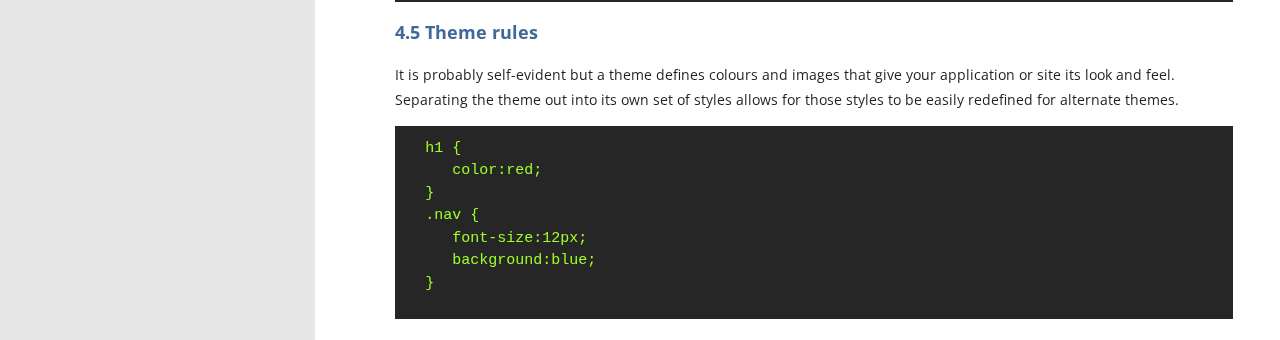
==== commit 97fb5d06: "feat(guidelines): update service worker" ====
--- a/index.html
+++ b/index.html
@@ -28,6 +28,28 @@
 		<link href="https://fonts.googleapis.com/css?family=Open+Sans:400,600,700,700i&display=swap" rel="stylesheet">
 		<script src="https://ajax.googleapis.com/ajax/libs/jquery/3.4.1/jquery.min.js"></script>
 		<script src="js/custom.js"></script>
+
+		<link rel="manifest" href="./manifest.json">
+
+		<script>
+			// This is the "Offline page" service worker
+			// Add this below content to your HTML page, or add the js file to your page at the very top to register service worker
+			// Check compatibility for the browser we're running this in
+			if ("serviceWorker" in navigator) {
+				if (navigator.serviceWorker.controller) {
+					console.log("[PWA Builder] active service worker found, no need to register");
+				} else {
+					// Register the service worker
+					navigator.serviceWorker
+					.register("pwabuilder-sw.js", {
+						scope: "./"
+					})
+					.then(function (reg) {
+						console.log("[PWA Builder] Service worker has been registered for scope: " + reg.scope);
+					});
+				}
+			}
+		</script>
 	</head>
 
 	<body>
@@ -107,18 +129,6 @@
 				<!-- article ends -->
 				<div class="section-container">
 					<section>
-						<h1>About the Author</h1>
-						<div class="author">
-							<div class="author-image">
-								<img src="https://avatars0.githubusercontent.com/u/24386534?s=400&v=4">
-							</div>
-							<div>
-								<p>
-									<span itemprop="author" itemscope itemtype="http://schema.org/Person"><span itemprop="name">Daliya John</span></span>, <br>
-									<span>UI Engineer at Faya Innovation</span>
-								</p>
-							</div>
-						</div>
 						<div id="Introduction">
 							<h1>1. Introduction </h1>
 							<p>In working on large or small projects with dozens of developers, it is important that all the developers are working
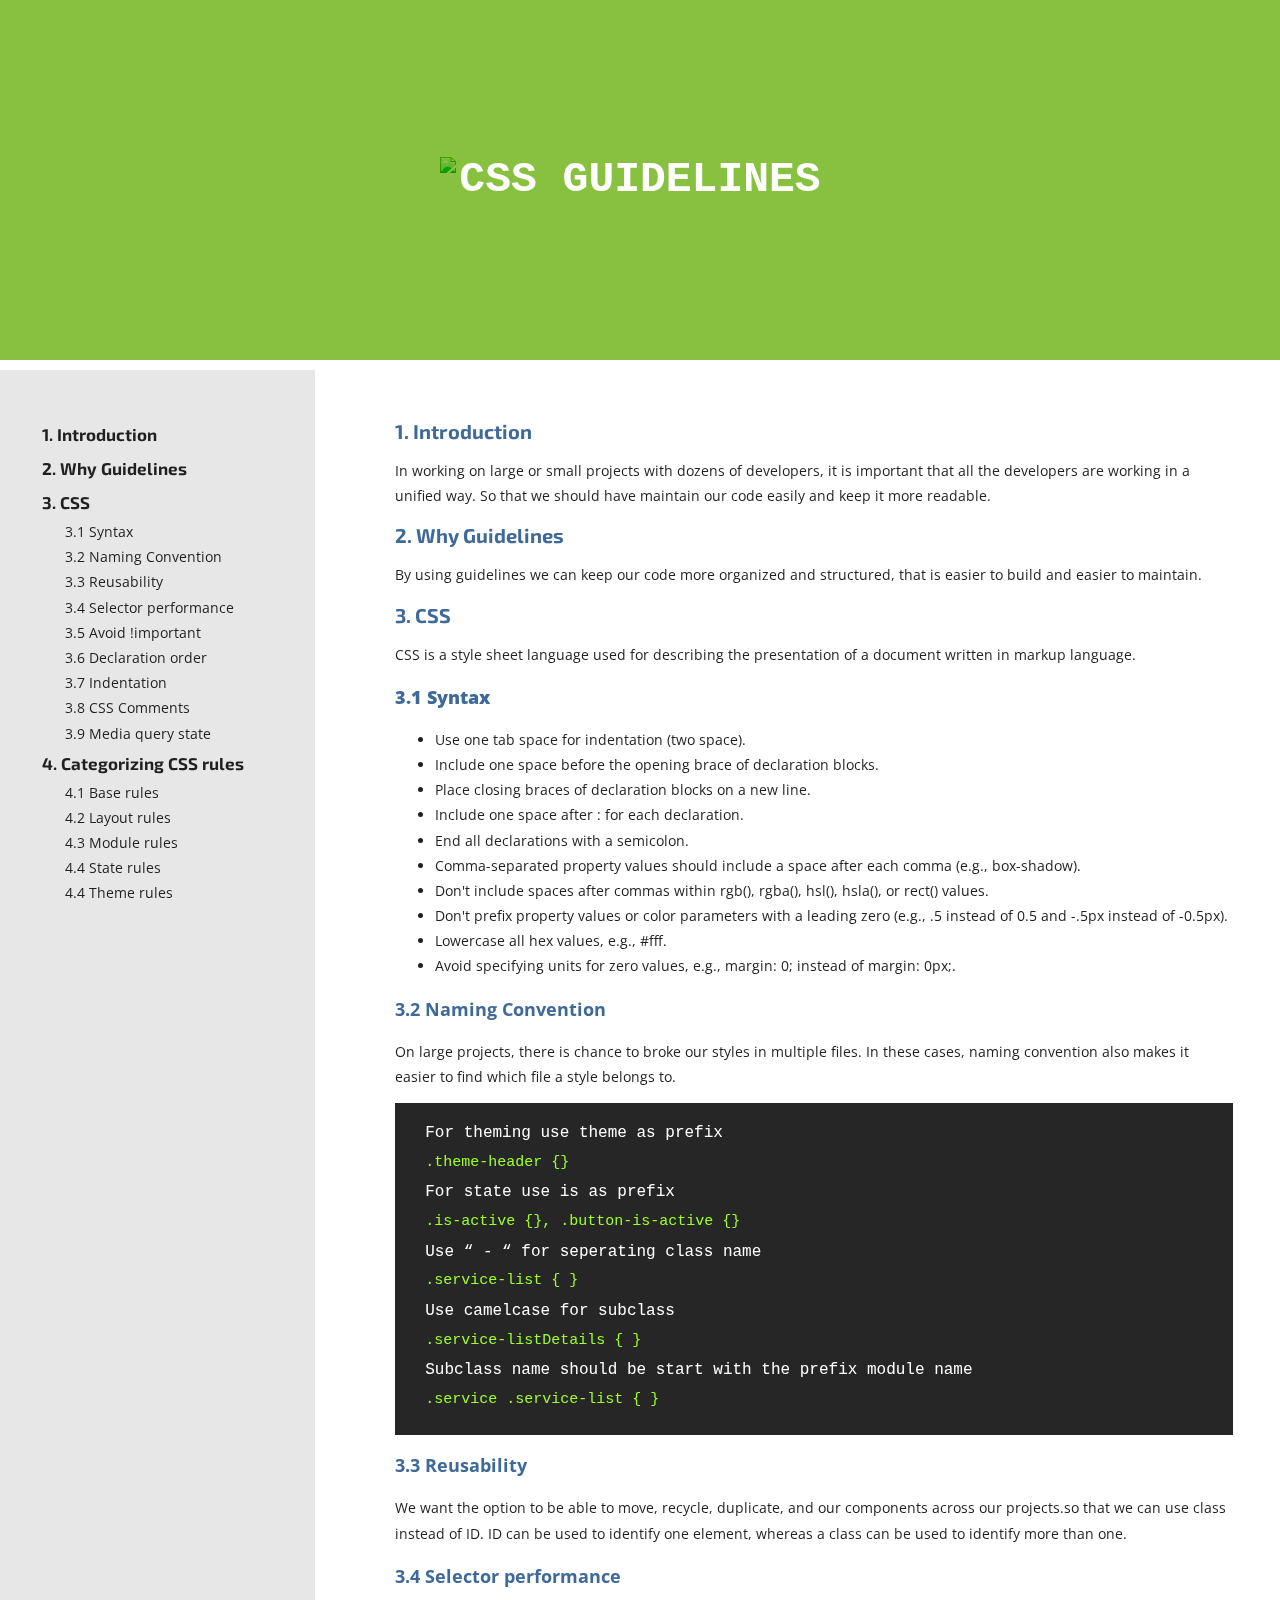
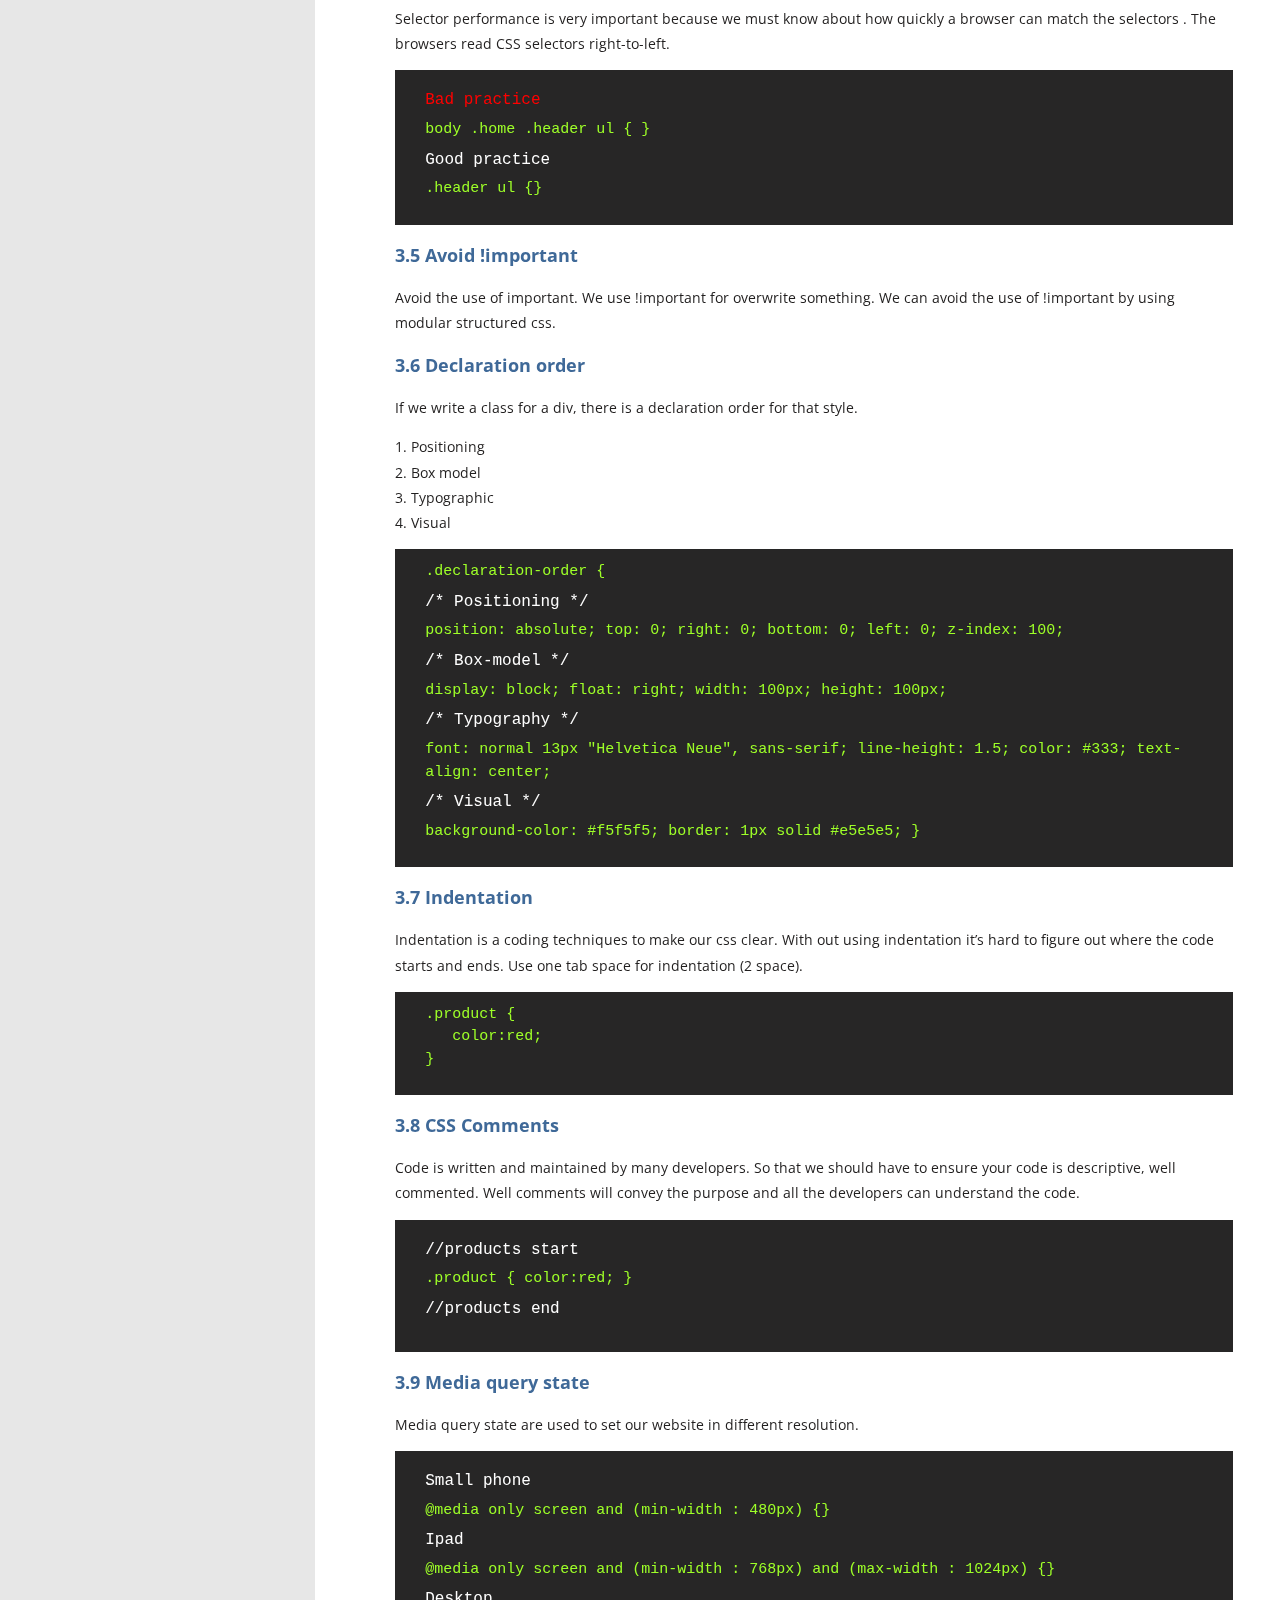
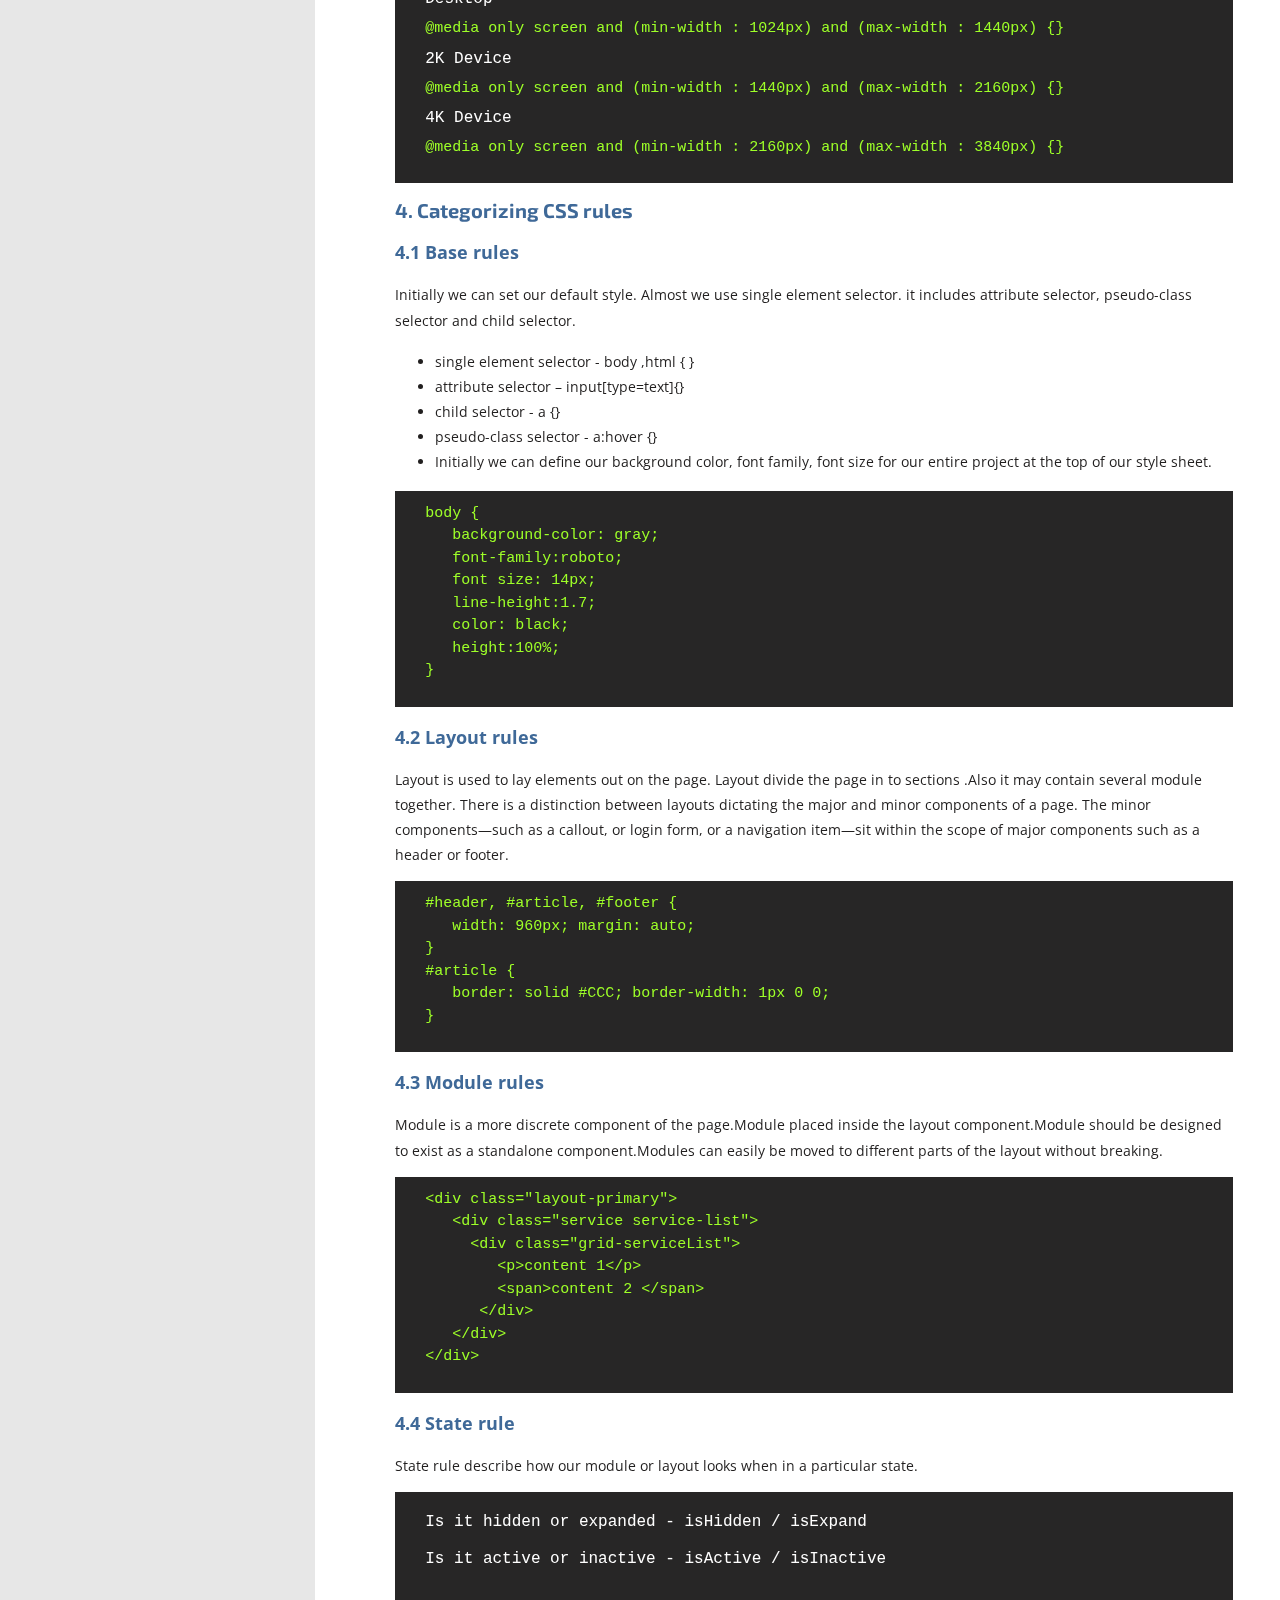
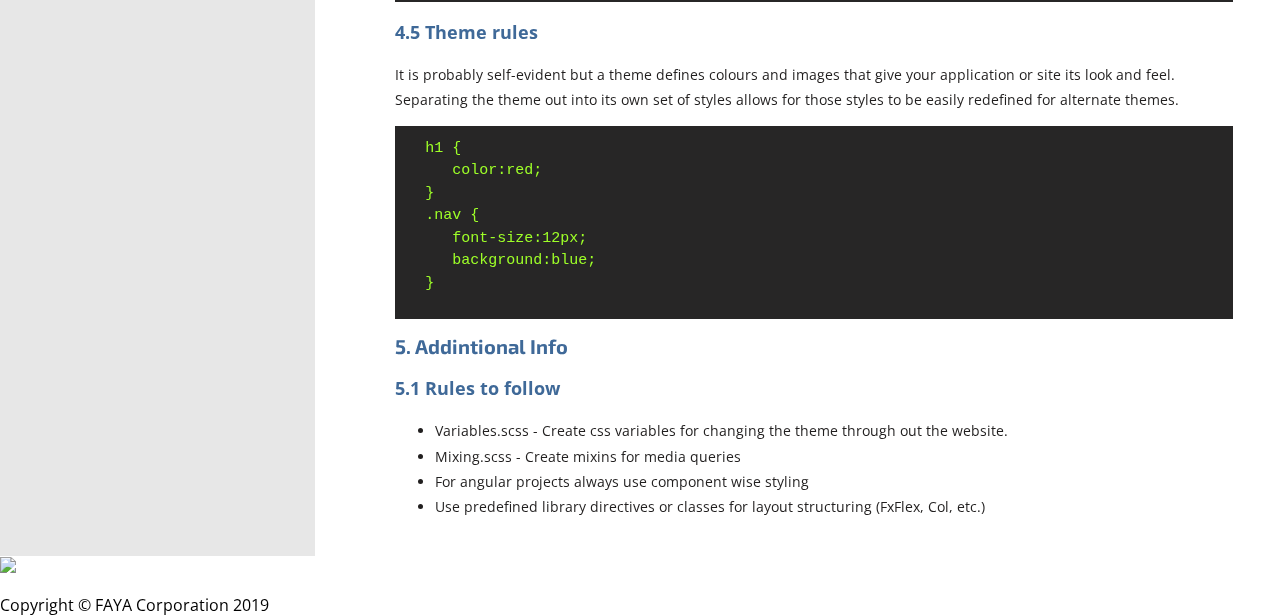
==== commit 62fb57b2: "Merge aab9b7edab1909014999b054b0356732f643590e into 98ed7529608e7c88a1a33d41c1e07a9bf31fa2bf" ====
--- a/index.html
+++ b/index.html
@@ -21,7 +21,7 @@
 		
 		<meta name="theme-color" content="white" />
 		
-		<link rel="shortcut icon" href="http://fayausa.com/wp-content/themes/faya/assets/img/icons/favicon.ico" type="image/x-icon">
+		<link rel="shortcut icon" href="./favicon.ico" type="image/x-icon">
 
 		<link rel="stylesheet" type="text/css" href="css/style.css">
 		<link href="https://fonts.googleapis.com/css?family=Exo+2:700" rel="stylesheet">
@@ -31,25 +31,6 @@
 
 		<link rel="manifest" href="./manifest.json">
 
-		<script>
-			// This is the "Offline page" service worker
-			// Add this below content to your HTML page, or add the js file to your page at the very top to register service worker
-			// Check compatibility for the browser we're running this in
-			if ("serviceWorker" in navigator) {
-				if (navigator.serviceWorker.controller) {
-					console.log("[PWA Builder] active service worker found, no need to register");
-				} else {
-					// Register the service worker
-					navigator.serviceWorker
-					.register("pwabuilder-sw.js", {
-						scope: "./"
-					})
-					.then(function (reg) {
-						console.log("[PWA Builder] Service worker has been registered for scope: " + reg.scope);
-					});
-				}
-			}
-		</script>
 	</head>
 
 	<body>
@@ -135,7 +116,7 @@
 								in a unified way. So that we should have maintain our code easily and keep it more readable.</p>
 						</div>
 						<div id="Guidelines">
-							<h1>1.1 Importance of guidelines</h1>
+							<h1>2. Why Guidelines </h1>
 							<p>By using guidelines we can keep our code more organized and structured, that is easier to build and easier to maintain.</p>
 						</div>
 					</section>
@@ -146,7 +127,7 @@
 
 						<h3 id="Syntax"><strong>3.1 Syntax</strong></h3>
 						<ul>
-							<li>Use two tab space for indentation (four space). </li>
+							<li>Use one tab space for indentation (two space). </li>
 							<li>Include one space before the opening brace of declaration blocks. </li>
 							<li>Place closing braces of declaration blocks on a new line. </li>
 							<li>Include one space after : for each declaration. </li>
@@ -321,10 +302,26 @@
 								&nbsp&nbsp font-size:12px; <br>
 								&nbsp&nbsp background:blue; <br>
 							}
-						</code>
+                        </code>
+
+                        <h1 id="Categorizing">5. Addintional Info</h1>
+						<h3 id="Base-rules">5.1 Rules to follow</h3>
+						<ul>
+							<li>Variables.scss - Create css variables for changing the theme through out the website.</li>
+							<li>Mixing.scss - Create mixins for media queries</li>
+							<li>For angular projects always use component wise styling</li>
+							<li>Use predefined library directives or classes for layout structuring (FxFlex, Col, etc.)</li>
+						</ul>
+						
 					</section>
+					
 				</div>
+				
 			</div>
+			<footer>
+				<a href="https://github.com/fayausa/CSS-Guildelines" target="_blank"><img src="image/github.png"></a>
+				<p>Copyright © FAYA Corporation 2019</p>
+			</footer>
 		</main>
 		<!-- main div end -->
 
@@ -361,12 +358,20 @@
 			}
 		</script>
 		<!-- Organization schema ends-->
+		<script src="pwa.min.js"></script>
+		<script>
+			UpUp.start({
+				'cache-version': 'v1.2',
+				'content-url': 'offline.html',
+				'assets': ['./css/style.css',
+						   './js/custom.js',
+						   './image/FAYALOGO.png',
+						   './favicon.ico',
+						   './image/github.png'
+						],
+				'service-worker-url': 'service-worker.js'
+			});
+		</script>
 	</body>
 
 </html>
-<!-- 
-<pre>
-	<xmp>
-	CSS: .theme-header {}
-	</xmp>
-	</pre> -->